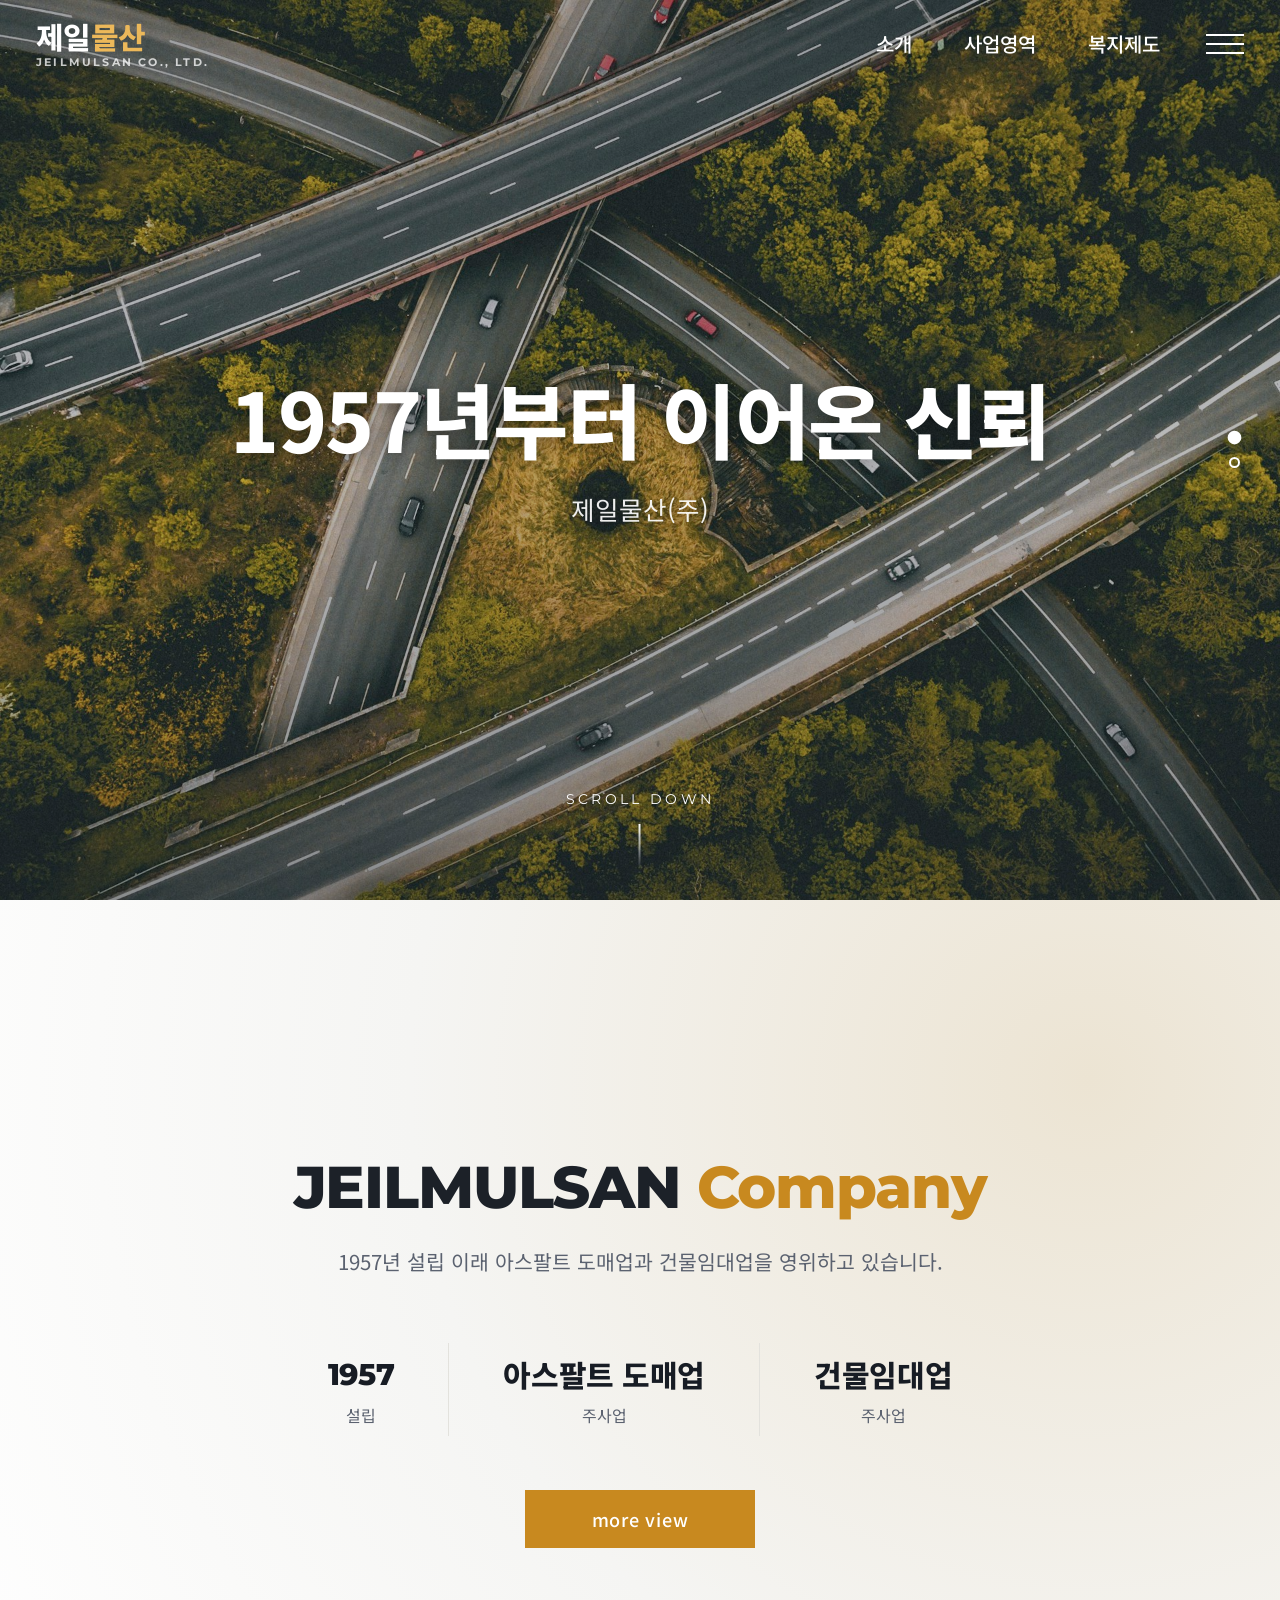
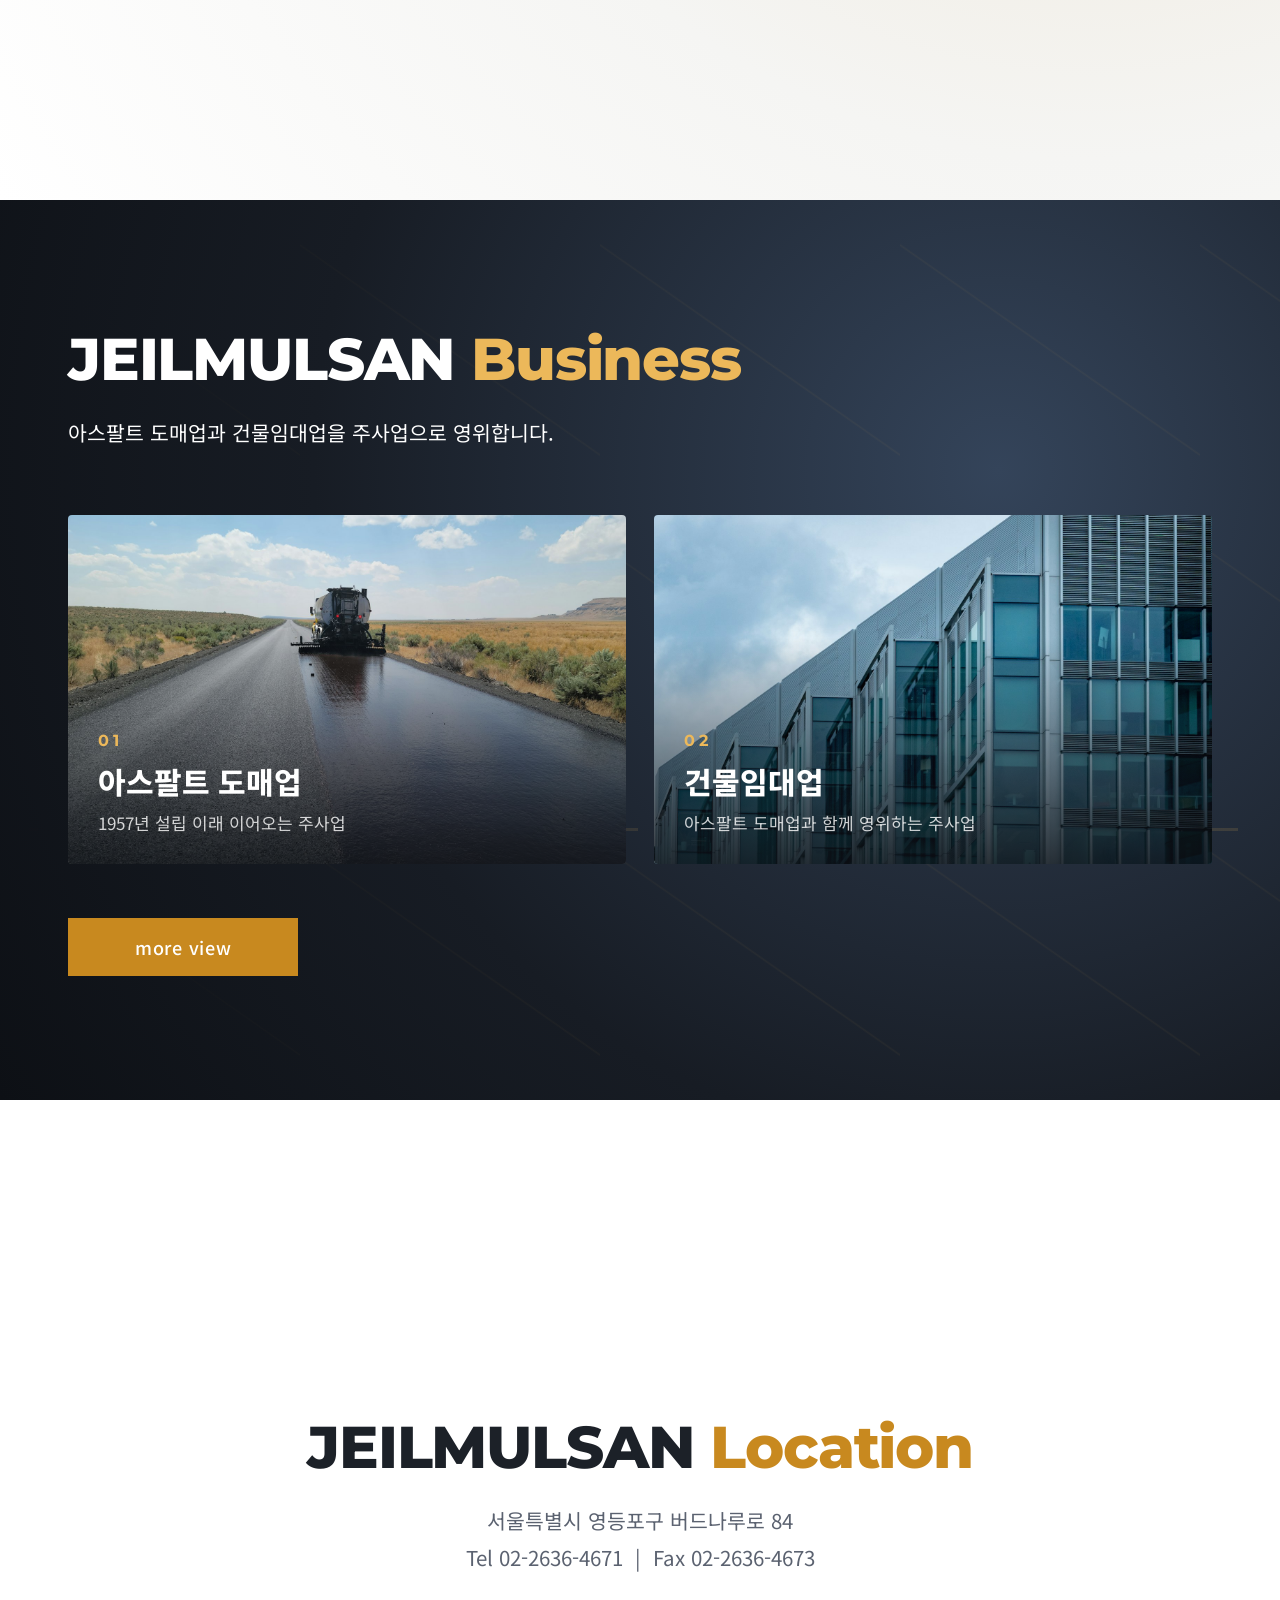
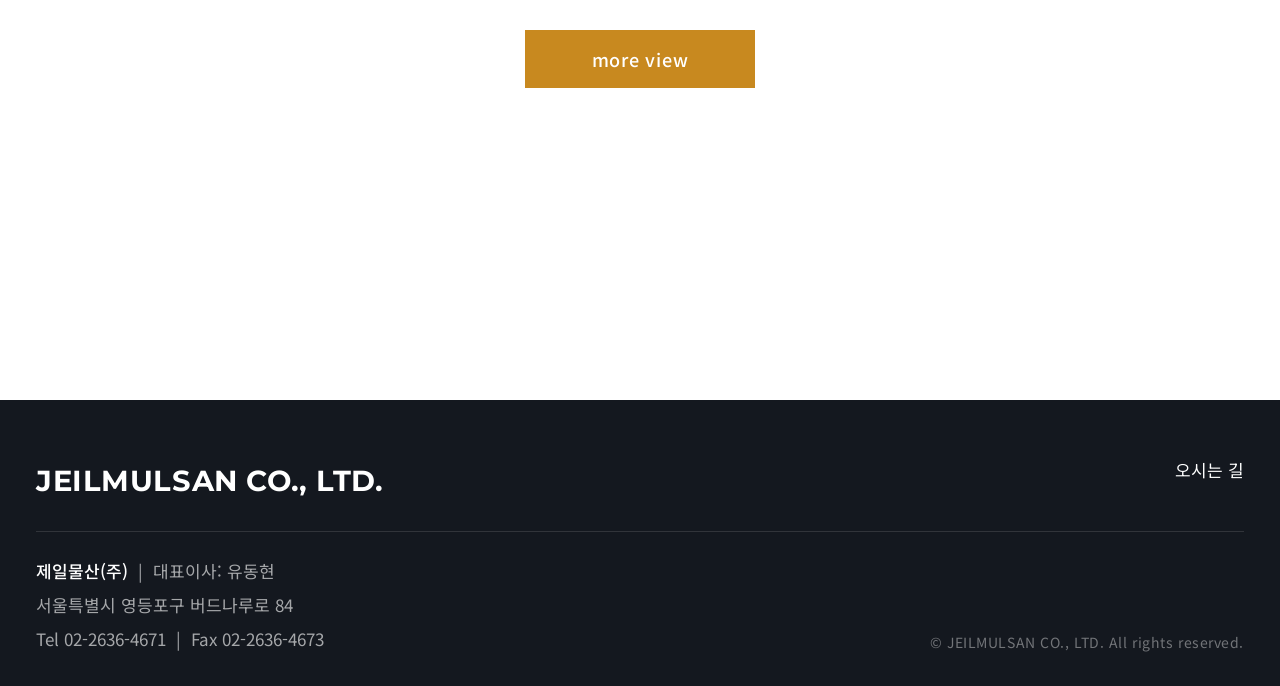
==== index.html @ 37eddedc "히어로 첫 장 교체 — 실제 건물이 아닌 건물 사진 대신 도로 입체 교차로 항공사진 Co-Authored-By: Claude Sonnet 5.5 <noreply@anthropic." ====
<!DOCTYPE html>
<html lang="ko">
<head>
<meta charset="UTF-8">
<meta name="viewport" content="width=device-width, initial-scale=1.0">
<title>제일물산(주)</title>
<meta name="description" content="제일물산(주) - 1957년 설립, 아스팔트 도매업 및 건물임대업">
<link rel="stylesheet" href="https://fonts.googleapis.com/css?family=Noto+Sans+KR:400,500,700,800&family=Montserrat:500,700,800&display=swap">
<link rel="stylesheet" href="css/style.css?v=3">
</head>
<body>
<header class="site-header" id="siteHeader">
  <div class="header-inner">
    <a href="index.html" class="logo" aria-label="제일물산 홈"><span class="logo-wordmark">제일<span>물산</span></span><span class="logo-sub en">JEILMULSAN CO., LTD.</span></a>
    <div class="header-right">
      <nav class="site-nav">
        <a href="about.html">소개</a>
        <a href="business.html">사업영역</a>
        <a href="welfare.html">복지제도</a>
      </nav>
      <button class="menu-btn" id="menuBtn" aria-label="전체 메뉴 열기" aria-expanded="false"><span></span><span></span><span></span></button>
    </div>
  </div>
</header>
<div class="menu-overlay" id="menuOverlay" role="dialog" aria-label="전체 메뉴">
  <button class="menu-close" id="menuClose" aria-label="메뉴 닫기">×</button>
  <nav class="menu-list">
    <a href="about.html"><small>ABOUT</small>소개</a>
    <a href="business.html"><small>BUSINESS</small>사업영역</a>
    <a href="welfare.html"><small>BENEFITS</small>복지제도</a>
  </nav>
  <div class="menu-contact">서울특별시 영등포구 버드나루로 84<br>Tel 02-2636-4671 &nbsp;|&nbsp; Fax 02-2636-4673</div>
</div>

<main>
<section class="hero" id="heroSlider">
  <div class="slide active">
    <div class="slide-bg"><img src="img/hero-road.jpg" alt="고속도로 입체 교차로를 위에서 내려다본 모습"></div>
    <div class="slide-inner"><h2>1957년부터 이어온 신뢰</h2><p>제일물산(주)</p></div>
  </div>
  <div class="slide">
    <div class="slide-bg"><img src="img/stock-asphalt.jpg" alt=""></div>
    <div class="slide-inner"><h2>아스팔트 도매업 · 건물임대업</h2><p>1957년 설립 이래 이어오고 있습니다.</p></div>
  </div>
  <div class="hero-dots"><button class="on" aria-label="1번"></button><button aria-label="2번"></button></div>
  <div class="scroll-down">SCROLL DOWN</div>
</section>

<section class="fs fs-company">
  <div class="fs-inner rv">
    <h2 class="fs-title en">JEILMULSAN <em>Company</em></h2>
    <p class="fs-text">1957년 설립 이래 아스팔트 도매업과 건물임대업을 영위하고 있습니다.</p>
    <div class="facts">
      <div class="fact"><b class="en">1957</b><span>설립</span></div>
      <div class="fact"><b>아스팔트 도매업</b><span>주사업</span></div>
      <div class="fact"><b>건물임대업</b><span>주사업</span></div>
    </div>
    <a class="btn-more" href="about.html">more view</a>
  </div>
</section>

<section class="fs fs-business">
  <div class="fs-inner">
    <div class="rv">
      <h2 class="fs-title en">JEILMULSAN <em>Business</em></h2>
      <p class="fs-text">아스팔트 도매업과 건물임대업을 주사업으로 영위합니다.</p>
    </div>
    <div class="biz-cards">
      <a class="biz-card rv" href="business.html"><img src="img/stock-asphalt.jpg" alt="아스팔트 도로포장"><div class="cap"><small class="en">01</small><h3>아스팔트 도매업</h3><p>1957년 설립 이래 이어오는 주사업</p></div></a>
      <a class="biz-card rv d1" href="business.html"><img src="img/stock-about.jpg" alt="건물 외관"><div class="cap"><small class="en">02</small><h3>건물임대업</h3><p>아스팔트 도매업과 함께 영위하는 주사업</p></div></a>
    </div>
    <a class="btn-more rv" href="business.html">more view</a>
  </div>
</section>

<section class="fs fs-guide">
  <div class="fs-inner rv">
    <h2 class="fs-title en">JEILMULSAN <em>Location</em></h2>
    <p class="fs-text">서울특별시 영등포구 버드나루로 84<br>Tel 02-2636-4671 &nbsp;|&nbsp; Fax 02-2636-4673</p>
    <a class="btn-more" href="about.html#location">more view</a>
  </div>
</section>
</main>
<footer class="site-footer">
  <div class="footer-wrap">
    <div class="footer-top">
      <div class="footer-logo">JEILMULSAN CO., LTD.</div>
      <div class="footer-links"><a href="about.html#location">오시는 길</a></div>
    </div>
    <div class="footer-info">
      <div>
        <strong>제일물산(주)</strong> &nbsp;|&nbsp; 대표이사: 유동현<br>
        서울특별시 영등포구 버드나루로 84<br>
        Tel 02-2636-4671 &nbsp;|&nbsp; Fax 02-2636-4673
      </div>
      <div class="footer-copy">© JEILMULSAN CO., LTD. All rights reserved.</div>
    </div>
  </div>
</footer>
<script src="js/script.js?v=3"></script>
</body>
</html>
---- css/style.css ----
/* 제일물산(주) — 풀스크린 섹션형 레이아웃 (투명 헤더 + 슬라이더 + more view) */
:root {
  --ink: #1c2128;
  --ink-soft: #5b6270;
  --navy: #171c24;
  --navy-2: #222b38;
  --gold: #c8891f;
  --gold-light: #ecb85a;
  --bg: #f5f5f3;
  --line: #e3e2dd;
  --max: 1200px;
}
* { margin: 0; padding: 0; box-sizing: border-box; }
html { scroll-behavior: smooth; }
body { font-size: 18px; font-family: "Noto Sans KR", "Pretendard Variable", Pretendard, -apple-system, sans-serif; color: var(--ink); background: #fff; line-height: 1.7; word-break: keep-all; overflow-wrap: break-word; -webkit-font-smoothing: antialiased; }
img, svg { display: block; max-width: 100%; }
a { color: inherit; text-decoration: none; }
.en { font-family: "Montserrat", "Noto Sans KR", sans-serif; }

/* ---------- Header (투명 → 스크롤 시 흰색) ---------- */
.site-header { position: fixed; inset: 0 0 auto 0; z-index: 100; height: 88px; transition: background .3s ease, box-shadow .3s ease; }
.site-header.scrolled { background: #fff; box-shadow: 0 2px 18px rgba(23,28,36,.1); }
.header-inner { max-width: 1480px; height: 100%; margin: 0 auto; padding: 0 36px; display: flex; align-items: center; justify-content: space-between; }
.logo { display: block; line-height: 1.15; }
.logo-wordmark { display: block; font-size: 30px; font-weight: 800; letter-spacing: -.02em; color: #fff; transition: color .3s; }
.logo-wordmark span { color: var(--gold-light); transition: color .3s; }
.logo-sub { display: block; font-size: 11px; font-weight: 700; letter-spacing: .2em; color: rgba(255,255,255,.75); margin-top: 3px; transition: color .3s; }
.site-header.scrolled .logo-wordmark { color: var(--navy); }
.site-header.scrolled .logo-wordmark span { color: var(--gold); }
.site-header.scrolled .logo-sub { color: var(--ink-soft); }
.header-right { display: flex; align-items: center; gap: 46px; }
.site-nav { display: flex; gap: 52px; }
.site-nav a { color: #fff; font-size: 20px; font-weight: 500; position: relative; padding: 8px 0; transition: color .25s; }
.site-nav a::after { content: ""; position: absolute; left: 0; bottom: 0; width: 0; height: 3px; background: var(--gold-light); transition: width .25s ease; }
.site-nav a:hover::after, .site-nav a.active::after { width: 100%; }
.site-header.scrolled .site-nav a { color: var(--ink); }
.site-header.scrolled .site-nav a::after { background: var(--gold); }
.menu-btn { width: 38px; height: 38px; display: flex; flex-direction: column; justify-content: center; gap: 7px; background: none; border: 0; cursor: pointer; }
.menu-btn span { height: 2px; width: 100%; background: #fff; transition: background .3s; }
.site-header.scrolled .menu-btn span { background: var(--ink); }

/* 전체화면 메뉴 */
.menu-overlay { position: fixed; inset: 0; z-index: 200; background: var(--navy); color: #fff; display: flex; flex-direction: column; justify-content: center; padding: 0 8vw; opacity: 0; visibility: hidden; transition: opacity .35s ease, visibility .35s ease; }
.menu-overlay.open { opacity: 1; visibility: visible; }
.menu-close { position: absolute; top: 26px; right: 36px; width: 44px; height: 44px; background: none; border: 0; color: #fff; font-size: 38px; line-height: 1; cursor: pointer; }
.menu-list a { display: flex; align-items: baseline; gap: 24px; padding: 14px 0; border-bottom: 1px solid rgba(255,255,255,.14); font-size: clamp(30px, 4.6vw, 58px); font-weight: 700; letter-spacing: -.01em; transition: color .2s, padding .25s; }
.menu-list a small { font-family: "Montserrat", sans-serif; font-size: 17px; font-weight: 500; letter-spacing: .24em; color: var(--gold-light); width: 140px; flex: 0 0 auto; }
.menu-list a:hover { color: var(--gold-light); padding-left: 16px; }
.menu-contact { margin-top: 44px; font-size: 19px; color: rgba(255,255,255,.65); line-height: 1.9; }

/* ---------- Hero slider ---------- */
.hero { position: relative; height: 100vh; min-height: 640px; overflow: hidden; background: var(--navy); color: #fff; }
.slide { position: absolute; inset: 0; opacity: 0; transition: opacity 1.1s ease; display: flex; align-items: center; justify-content: center; text-align: center; }
.slide.active { opacity: 1; z-index: 1; }
.slide-bg { position: absolute; inset: 0; overflow: hidden; }
.slide-bg img { width: 100%; height: 100%; object-fit: cover; transform: scale(1.06); transition: transform 8s ease; }
.slide.active .slide-bg img { transform: scale(1); }
.slide-bg::after { content: ""; position: absolute; inset: 0; background: linear-gradient(180deg, rgba(23,28,36,.42) 0%, rgba(23,28,36,.3) 50%, rgba(23,28,36,.5) 100%); }
.slide-inner { position: relative; z-index: 2; padding: 0 24px; max-width: 1000px; transform: translateY(14px); opacity: 0; transition: opacity .9s ease .25s, transform .9s ease .25s; text-shadow: 0 2px 18px rgba(0,0,0,.45); }
.slide.active .slide-inner { opacity: 1; transform: none; }
.slide h2 { font-size: clamp(40px, 6.4vw, 90px); font-weight: 800; letter-spacing: -.02em; line-height: 1.2; }
.slide p { margin-top: 20px; font-size: clamp(20px, 2vw, 28px); font-weight: 400; color: rgba(255,255,255,.92); }
.btn-more { display: inline-block; margin-top: 54px; background: var(--gold); color: #fff; font-size: 18px; font-weight: 500; letter-spacing: .04em; padding: 13px 66px; border: 1px solid var(--gold); transition: background .2s, color .2s, transform .2s; }
.btn-more:hover { background: #fff; color: var(--gold); transform: translateY(-2px); }
.hero-dots { position: absolute; z-index: 5; right: 40px; top: 50%; transform: translateY(-50%); display: flex; flex-direction: column; gap: 14px; }
.hero-dots button { width: 11px; height: 11px; border-radius: 50%; border: 2px solid #fff; background: transparent; cursor: pointer; padding: 0; transition: background .2s, transform .2s; }
.hero-dots button.on { background: #fff; transform: scale(1.25); }
.scroll-down { position: absolute; z-index: 5; left: 50%; bottom: 30px; transform: translateX(-50%); text-align: center; font-family: "Montserrat", sans-serif; font-size: 14px; letter-spacing: .24em; color: #fff; }
.scroll-down::after { content: ""; display: block; width: 2px; height: 46px; margin: 12px auto 0; background: linear-gradient(180deg, #fff, transparent); animation: drop 1.8s ease-in-out infinite; }
@keyframes drop { 0% { transform: scaleY(0); transform-origin: top; } 50% { transform: scaleY(1); transform-origin: top; } 51% { transform-origin: bottom; } 100% { transform: scaleY(0); transform-origin: bottom; } }

/* ---------- Home sections (full screen) ---------- */
.fs { position: relative; min-height: 100vh; display: flex; align-items: center; overflow: hidden; }
.fs-inner { position: relative; z-index: 2; width: 100%; max-width: var(--max); margin: 0 auto; padding: 100px 28px; }
.fs-title { font-size: clamp(34px, 4.6vw, 62px); font-weight: 800; letter-spacing: -.02em; line-height: 1.2; }
.fs-title em { font-style: normal; color: var(--gold-light); }
.fs-text { margin-top: 20px; font-size: clamp(18px, 1.6vw, 24px); line-height: 1.8; }

.fs-company { color: var(--ink); text-align: center; background: radial-gradient(circle at 85% 20%, #ece4d3 0%, var(--bg) 52%, #fff 100%); }
.fs-company .fs-title em { color: var(--gold); }
.fs-company .fs-text { color: var(--ink-soft); }
.facts { display: flex; justify-content: center; gap: 0; margin-top: 64px; flex-wrap: wrap; }
.fact { padding: 6px 54px; border-left: 1px solid var(--line); text-align: center; }
.fact:first-child { border-left: 0; }
.fact b { display: block; font-size: 30px; font-weight: 800; color: var(--navy); letter-spacing: -.01em; }
.fact span { display: block; margin-top: 2px; font-size: 16px; color: var(--ink-soft); }

.fs-business { color: #fff; background: radial-gradient(circle at 78% 30%, #34445a 0%, #171c24 58%, #0d1015 100%); }
.fs-business::before { content: ""; position: absolute; inset: 0; opacity: .5;
  background-image: linear-gradient(90deg, rgba(236,184,90,.28) 0 38px, transparent 38px), linear-gradient(35deg, transparent 49.6%, rgba(236,184,90,.1) 50%, transparent 50.4%);
  background-size: 120px 3px, 300px 300px; background-position: 0 70%, 0 0; background-repeat: repeat-x, repeat;
  mask-image: linear-gradient(90deg, transparent 0%, #000 60%); -webkit-mask-image: linear-gradient(90deg, transparent 0%, #000 60%); }
.biz-cards { display: grid; grid-template-columns: 1fr 1fr; gap: 28px; margin-top: 64px; }
.biz-card { position: relative; display: block; aspect-ratio: 16/10; overflow: hidden; border-radius: 4px; }
.biz-card img { width: 100%; height: 100%; object-fit: cover; transition: transform .7s ease; }
.biz-card:hover img { transform: scale(1.06); }
.biz-card::after { content: ""; position: absolute; inset: 0; background: linear-gradient(180deg, transparent 35%, rgba(13,16,21,.82) 100%); }
.biz-card .cap { position: absolute; z-index: 2; left: 30px; right: 30px; bottom: 26px; }
.biz-card small { font-size: 16px; font-weight: 700; letter-spacing: .24em; color: var(--gold-light); }
.biz-card h3 { font-size: 30px; font-weight: 800; margin-top: 2px; }
.biz-card p { margin-top: 2px; font-size: 17px; color: rgba(255,255,255,.8); }

.fs-guide { background: #fff; text-align: center; }
.fs-guide .fs-title em { color: var(--gold); }
.fs-guide .fs-text { color: var(--ink-soft); }

/* ---------- Sub pages ---------- */
.sub-visual { position: relative; height: 440px; display: flex; align-items: center; justify-content: center; text-align: center; color: #fff; background: var(--navy) center / cover; overflow: hidden; }
.sub-visual::before { content: ""; position: absolute; inset: 0; background: linear-gradient(180deg, rgba(23,28,36,.72) 0%, rgba(23,28,36,.5) 100%); }
.sub-visual .inner { position: relative; z-index: 2; padding: 60px 24px 0; }
.sub-visual h1 { font-size: clamp(38px, 5vw, 66px); font-weight: 800; letter-spacing: -.02em; }
.sub-visual p { margin-top: 14px; font-size: clamp(18px, 1.7vw, 24px); color: rgba(255,255,255,.88); max-width: 720px; margin-left: auto; margin-right: auto; }
.crumb { position: absolute; z-index: 2; left: 0; right: 0; bottom: 22px; font-size: 17px; color: rgba(255,255,255,.7); max-width: 1480px; margin: 0 auto; padding: 0 36px; text-align: right; }
.crumb b { color: #fff; font-weight: 500; }
.wrap { max-width: var(--max); margin: 0 auto; padding: 0 28px; }
.blk { padding: 110px 0; }
.blk-tint { background: var(--bg); }
.blk-head { text-align: center; margin-bottom: 56px; }
.blk-head h2 { font-size: clamp(30px, 3.4vw, 44px); font-weight: 800; letter-spacing: -.02em; }
.blk-head h2::after { content: ""; display: block; width: 46px; height: 4px; background: var(--gold); margin: 20px auto 0; }
.blk-head p { margin: 18px auto 0; max-width: 800px; color: var(--ink-soft); font-size: 21px; }

.overview-table { width: 100%; max-width: 860px; margin: 0 auto; border-collapse: collapse; border-top: 2px solid var(--navy); }
.overview-table th, .overview-table td { padding: 22px 24px; border-bottom: 1px solid var(--line); text-align: left; font-size: 20px; }
.overview-table th { width: 220px; font-weight: 700; color: var(--ink-soft); background: #faf9f6; }

.timeline { max-width: 820px; margin: 0 auto; position: relative; }
.timeline::before { content: ""; position: absolute; left: 190px; top: 8px; bottom: 8px; width: 2px; background: #d8d6cf; }
.timeline-group { display: flex; padding: 22px 0; align-items: flex-start; position: relative; }
.timeline-year { width: 190px; flex: 0 0 190px; text-align: right; padding-right: 46px; font-family: "Montserrat", "Noto Sans KR", sans-serif; font-size: 40px; font-weight: 700; color: var(--ink); line-height: 1.1; }
.timeline-entries { flex: 1 1 0; min-width: 0; display: flex; flex-direction: column; gap: 10px; padding-left: 40px; position: relative; padding-top: 10px; }
.timeline-entries::before { content: ""; position: absolute; left: -11px; top: 16px; width: 14px; height: 14px; border-radius: 50%; background: #fff; border: 4px solid var(--gold); z-index: 2; }
.timeline-entry { display: flex; gap: 20px; align-items: baseline; }
.timeline-month { font-family: "Montserrat", sans-serif; font-size: 18px; font-weight: 700; color: var(--gold); width: 30px; flex: 0 0 30px; }
.timeline-desc { font-size: 20px; color: var(--ink); min-width: 0; overflow-wrap: anywhere; }

.location-panel { max-width: 860px; margin: 0 auto; border: 1px solid var(--line); border-top: 5px solid var(--gold); padding: 40px 38px; background: #fff; border-radius: 4px; }
.loc-label { display: block; font-size: 14px; font-weight: 700; letter-spacing: .14em; color: var(--gold); }
.location-panel p { font-size: 22px; font-weight: 500; color: #333b47; }
.location-map { margin-top: 24px; }
.location-map iframe { width: 100%; height: 340px; border: 0; border-radius: 4px; }
.map-link { display: inline-block; margin-top: 14px; font-size: 17px; font-weight: 700; color: var(--gold); border-bottom: 2px solid currentColor; }

.biz-block { display: grid; grid-template-columns: 1fr 1fr; gap: 70px; align-items: center; }
.biz-block + .biz-block { margin-top: 100px; }
.biz-block + .biz-block .biz-photo { order: 2; }
.biz-photo { aspect-ratio: 4/3; overflow: hidden; border-radius: 4px; }
.biz-photo img { width: 100%; height: 100%; object-fit: cover; transition: transform .6s ease; }
.biz-block:hover .biz-photo img { transform: scale(1.05); }
.biz-no { font-size: 18px; font-weight: 700; letter-spacing: .24em; color: var(--gold); }
.biz-text h3 { margin: 8px 0 20px; font-size: clamp(32px, 3vw, 38px); font-weight: 800; letter-spacing: -.01em; }
.biz-text p { font-size: 20px; color: #3a424f; line-height: 1.95; }

.w-lead { text-align: center; font-size: clamp(20px, 2vw, 26px); font-weight: 500; line-height: 1.8; color: var(--navy); }
.blk-dark { background: radial-gradient(circle at 80% 10%, #34445a 0%, #171c24 60%, #0d1015 100%); }
.wf-grid { display: grid; grid-template-columns: repeat(3, 1fr); gap: 22px; }
.wf { display: flex; align-items: center; gap: 22px; padding: 32px 28px; border: 1px solid rgba(255,255,255,.14); border-top: 3px solid var(--gold); border-radius: 4px; background: rgba(255,255,255,.04); transition: background .25s, transform .25s; }
.wf:hover { background: rgba(255,255,255,.09); transform: translateY(-5px); }
.wf-ic { flex: 0 0 72px; width: 72px; height: 72px; border-radius: 50%; border: 2px solid var(--gold-light); display: grid; place-items: center; color: var(--gold-light); }
.wf-ic svg { width: 36px; height: 36px; fill: none; stroke: currentColor; stroke-width: 2; stroke-linecap: round; stroke-linejoin: round; }
.wf-tx { min-width: 0; }
.wf h3 { font-size: 21px; font-weight: 700; color: #fff; line-height: 1.4; }
.wf p { margin-top: 6px; font-size: 17px; color: rgba(255,255,255,.7); line-height: 1.65; }

/* ---------- Footer ---------- */
.site-footer { background: #14181f; color: rgba(255,255,255,.62); padding: 56px 0 30px; }
.footer-wrap { max-width: 1480px; margin: 0 auto; padding: 0 36px; }
.footer-top { display: flex; justify-content: space-between; align-items: flex-start; gap: 30px; flex-wrap: wrap; padding-bottom: 26px; }
.footer-logo { font-family: "Montserrat", "Noto Sans KR", sans-serif; font-size: 29px; font-weight: 700; color: #fff; letter-spacing: .02em; }
.footer-links { display: flex; gap: 22px; font-size: 17px; }
.footer-links a { color: #fff; }
.footer-links a:hover { color: var(--gold-light); }
.footer-info { font-size: 17px; line-height: 2; padding-top: 22px; border-top: 1px solid rgba(255,255,255,.12); display: flex; justify-content: space-between; gap: 24px; flex-wrap: wrap; }
.footer-info strong { color: #fff; font-weight: 500; }
.footer-copy { font-size: 14px; letter-spacing: .04em; color: rgba(255,255,255,.4); align-self: flex-end; }

/* reveal */
.rv { opacity: 0; transform: translateY(28px); transition: opacity .8s ease, transform .8s ease; }
.rv.in { opacity: 1; transform: none; }
.rv.d1 { transition-delay: .12s; } .rv.d2 { transition-delay: .24s; }

/* ---------- Responsive ---------- */
@media (max-width: 1100px) {
  .wf-grid { grid-template-columns: repeat(2, 1fr); }
  .site-nav { display: none; }
  .header-right { gap: 0; }
}
@media (max-width: 900px) {
  .biz-block, .biz-cards { grid-template-columns: 1fr; gap: 28px; }
  .biz-block + .biz-block .biz-photo { order: 0; }
  .biz-block + .biz-block { margin-top: 64px; }
  .wf-grid { grid-template-columns: 1fr; gap: 14px; }
  .wf { padding: 24px 22px; }
  .facts { margin-top: 40px; }
  .fact { padding: 14px 26px; border-left: 0; width: 100%; }
  .blk { padding: 70px 0; }
  .sub-visual { height: 340px; }
  .timeline::before { left: 110px; }
  .timeline-year { width: 110px; flex-basis: 110px; font-size: 31px; padding-right: 26px; }
  .timeline-entries { padding-left: 26px; }
  .timeline-desc { font-size: 18px; }
  .overview-table th, .overview-table td { padding: 16px 14px; font-size: 18px; }
  .overview-table th { width: 120px; }
  .hero-dots { right: 16px; }
  .header-inner { padding: 0 20px; }
  .logo-wordmark { font-size: 26px; }
  .location-panel { padding: 28px 22px; }
}
@media (prefers-reduced-motion: reduce) { .rv { opacity: 1; transform: none; transition: none; } .slide, .slide-inner, .slide-bg img { transition: none; } .scroll-down::after { animation: none; } html { scroll-behavior: auto; } }
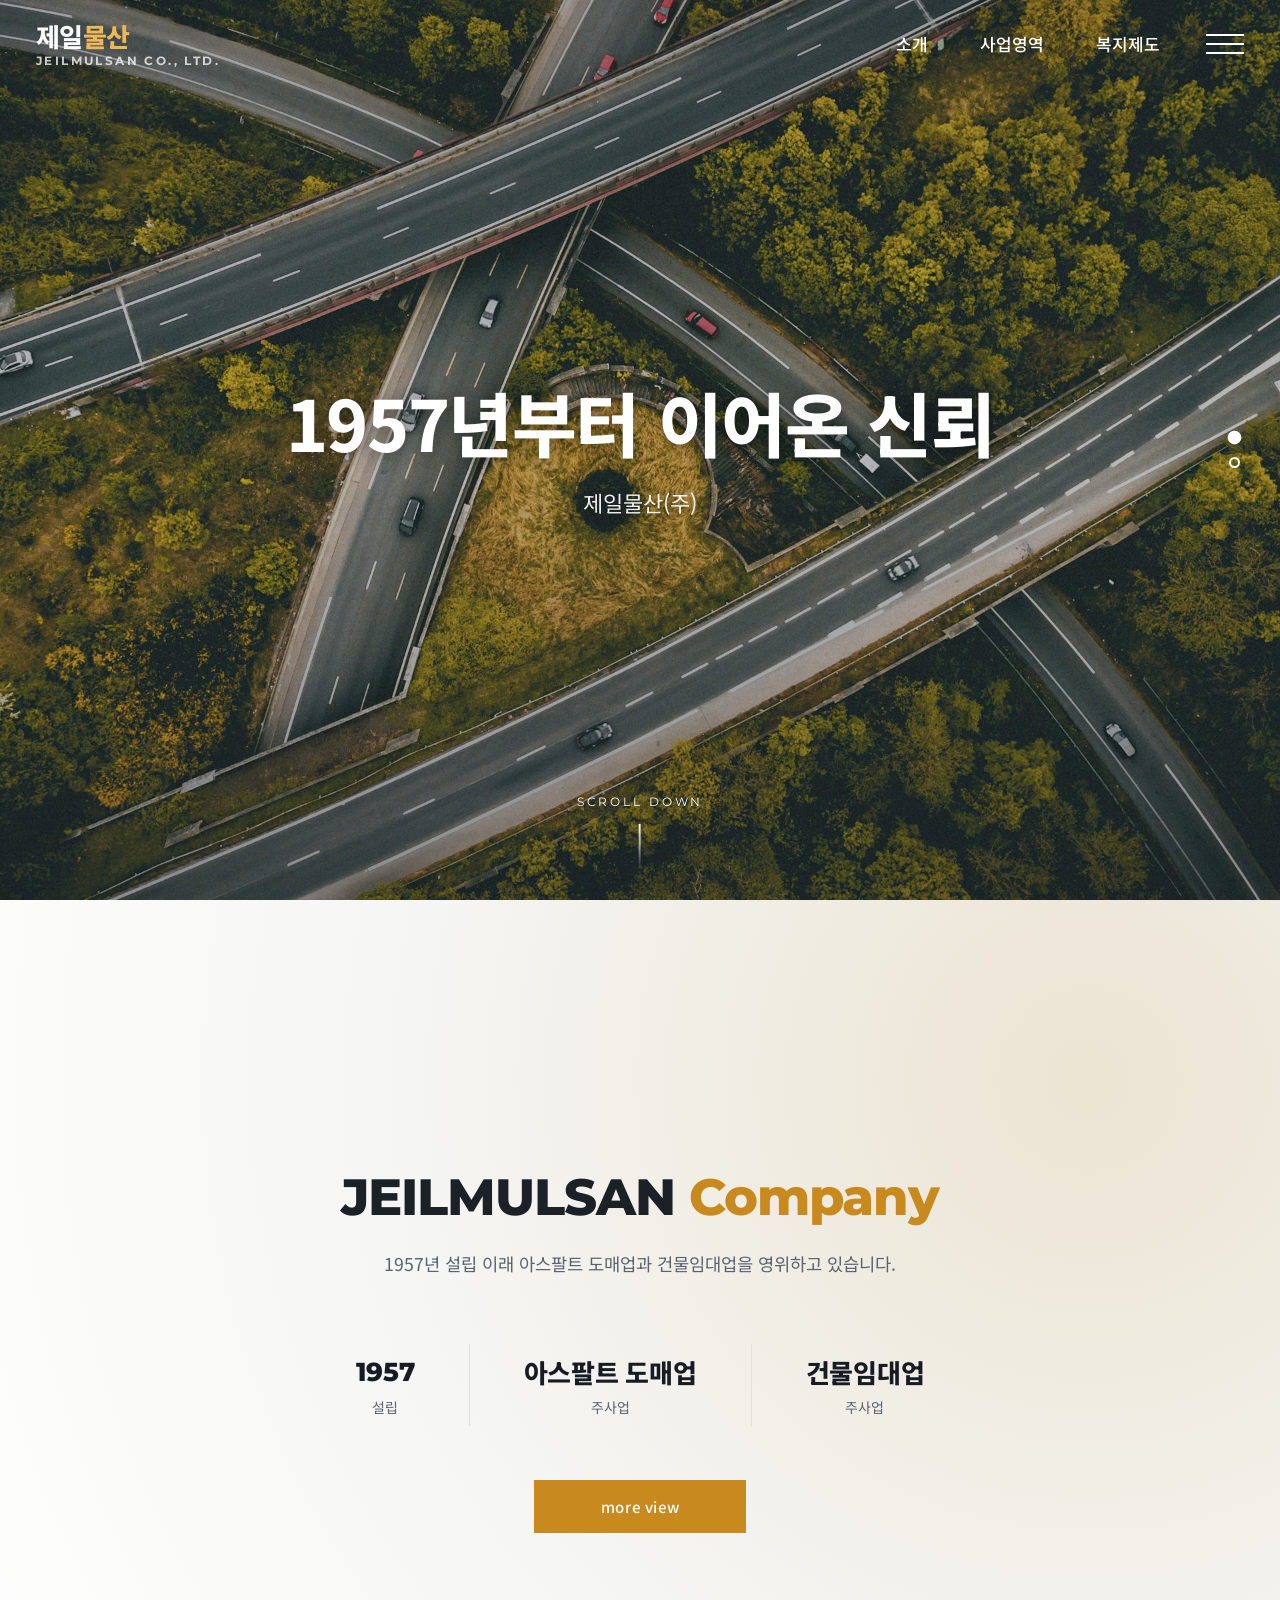
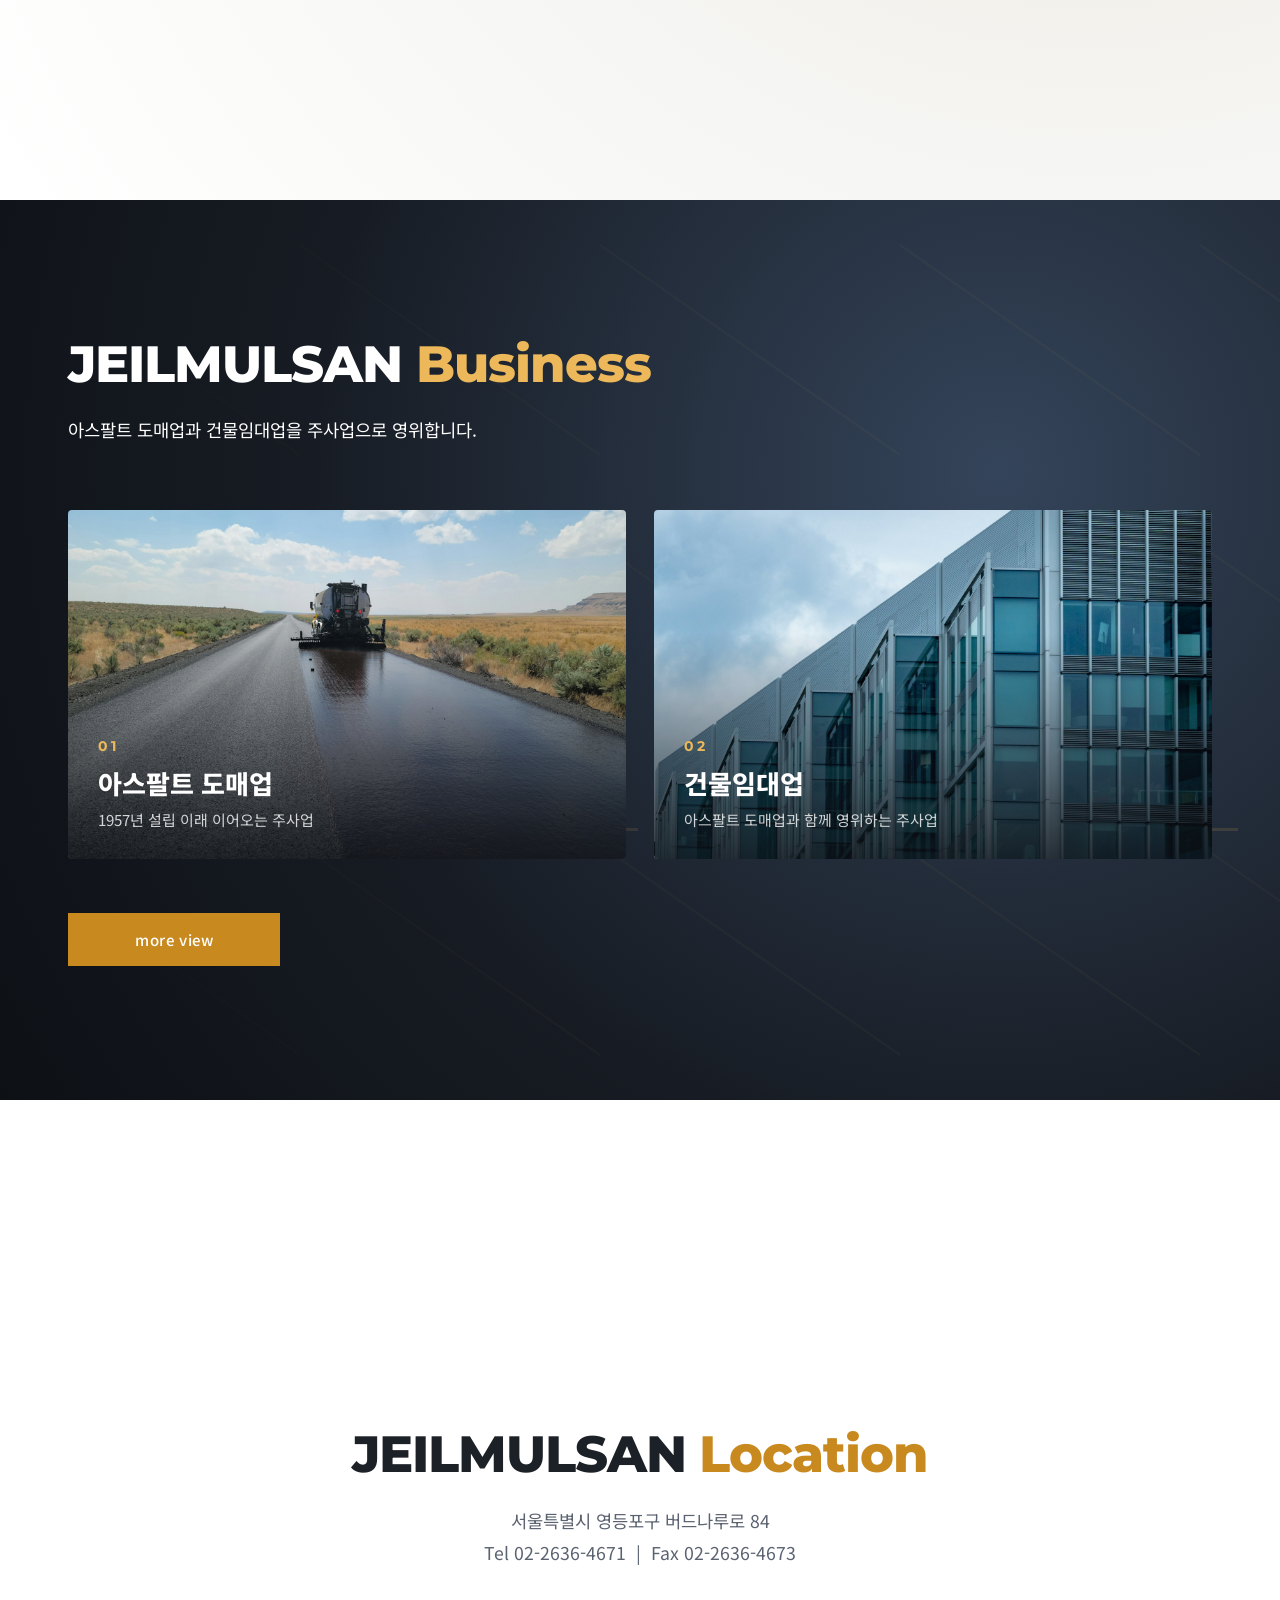
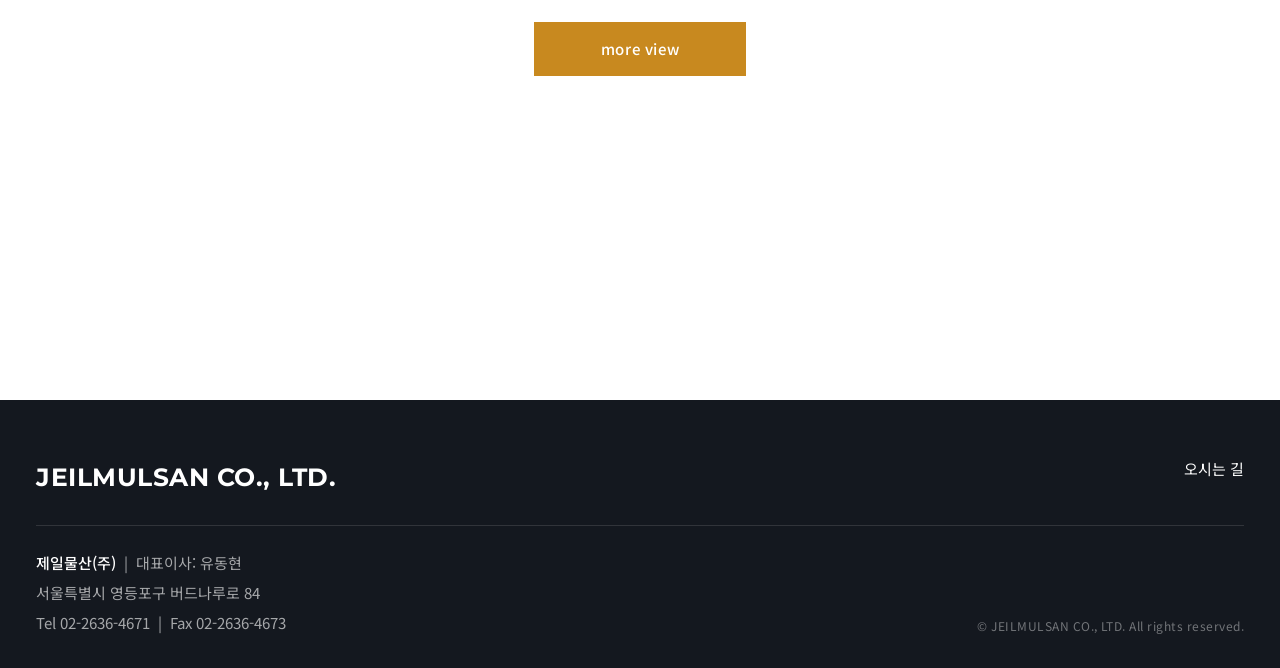
==== commit 31d4c359: "소개·복지제도 상단 배경을 사업영역과 동일한 도로포장 사진으로 교체, 전체 글자 크기 약 14% 축소 Co-Authored-By: Claude Sonnet 5.5 <noreply@" ====
--- a/index.html
+++ b/index.html
@@ -6,7 +6,7 @@
 <title>제일물산(주)</title>
 <meta name="description" content="제일물산(주) - 1957년 설립, 아스팔트 도매업 및 건물임대업">
 <link rel="stylesheet" href="https://fonts.googleapis.com/css?family=Noto+Sans+KR:400,500,700,800&family=Montserrat:500,700,800&display=swap">
-<link rel="stylesheet" href="css/style.css?v=3">
+<link rel="stylesheet" href="css/style.css?v=4">
 </head>
 <body>
 <header class="site-header" id="siteHeader">
@@ -97,6 +97,6 @@
     </div>
   </div>
 </footer>
-<script src="js/script.js?v=3"></script>
+<script src="js/script.js?v=4"></script>
 </body>
 </html>
--- a/css/style.css
+++ b/css/style.css
@@ -12,7 +12,7 @@
 }
 * { margin: 0; padding: 0; box-sizing: border-box; }
 html { scroll-behavior: smooth; }
-body { font-size: 18px; font-family: "Noto Sans KR", "Pretendard Variable", Pretendard, -apple-system, sans-serif; color: var(--ink); background: #fff; line-height: 1.7; word-break: keep-all; overflow-wrap: break-word; -webkit-font-smoothing: antialiased; }
+body { font-size: 16px; font-family: "Noto Sans KR", "Pretendard Variable", Pretendard, -apple-system, sans-serif; color: var(--ink); background: #fff; line-height: 1.7; word-break: keep-all; overflow-wrap: break-word; -webkit-font-smoothing: antialiased; }
 img, svg { display: block; max-width: 100%; }
 a { color: inherit; text-decoration: none; }
 .en { font-family: "Montserrat", "Noto Sans KR", sans-serif; }
@@ -22,15 +22,15 @@
 .site-header.scrolled { background: #fff; box-shadow: 0 2px 18px rgba(23,28,36,.1); }
 .header-inner { max-width: 1480px; height: 100%; margin: 0 auto; padding: 0 36px; display: flex; align-items: center; justify-content: space-between; }
 .logo { display: block; line-height: 1.15; }
-.logo-wordmark { display: block; font-size: 30px; font-weight: 800; letter-spacing: -.02em; color: #fff; transition: color .3s; }
+.logo-wordmark { display: block; font-size: 26px; font-weight: 800; letter-spacing: -.02em; color: #fff; transition: color .3s; }
 .logo-wordmark span { color: var(--gold-light); transition: color .3s; }
-.logo-sub { display: block; font-size: 11px; font-weight: 700; letter-spacing: .2em; color: rgba(255,255,255,.75); margin-top: 3px; transition: color .3s; }
+.logo-sub { display: block; font-size: 12px; font-weight: 700; letter-spacing: .2em; color: rgba(255,255,255,.75); margin-top: 3px; transition: color .3s; }
 .site-header.scrolled .logo-wordmark { color: var(--navy); }
 .site-header.scrolled .logo-wordmark span { color: var(--gold); }
 .site-header.scrolled .logo-sub { color: var(--ink-soft); }
 .header-right { display: flex; align-items: center; gap: 46px; }
 .site-nav { display: flex; gap: 52px; }
-.site-nav a { color: #fff; font-size: 20px; font-weight: 500; position: relative; padding: 8px 0; transition: color .25s; }
+.site-nav a { color: #fff; font-size: 17px; font-weight: 500; position: relative; padding: 8px 0; transition: color .25s; }
 .site-nav a::after { content: ""; position: absolute; left: 0; bottom: 0; width: 0; height: 3px; background: var(--gold-light); transition: width .25s ease; }
 .site-nav a:hover::after, .site-nav a.active::after { width: 100%; }
 .site-header.scrolled .site-nav a { color: var(--ink); }
@@ -42,11 +42,11 @@
 /* 전체화면 메뉴 */
 .menu-overlay { position: fixed; inset: 0; z-index: 200; background: var(--navy); color: #fff; display: flex; flex-direction: column; justify-content: center; padding: 0 8vw; opacity: 0; visibility: hidden; transition: opacity .35s ease, visibility .35s ease; }
 .menu-overlay.open { opacity: 1; visibility: visible; }
-.menu-close { position: absolute; top: 26px; right: 36px; width: 44px; height: 44px; background: none; border: 0; color: #fff; font-size: 38px; line-height: 1; cursor: pointer; }
-.menu-list a { display: flex; align-items: baseline; gap: 24px; padding: 14px 0; border-bottom: 1px solid rgba(255,255,255,.14); font-size: clamp(30px, 4.6vw, 58px); font-weight: 700; letter-spacing: -.01em; transition: color .2s, padding .25s; }
-.menu-list a small { font-family: "Montserrat", sans-serif; font-size: 17px; font-weight: 500; letter-spacing: .24em; color: var(--gold-light); width: 140px; flex: 0 0 auto; }
+.menu-close { position: absolute; top: 26px; right: 36px; width: 44px; height: 44px; background: none; border: 0; color: #fff; font-size: 33px; line-height: 1; cursor: pointer; }
+.menu-list a { display: flex; align-items: baseline; gap: 24px; padding: 14px 0; border-bottom: 1px solid rgba(255,255,255,.14); font-size: clamp(26px, 3.96vw, 50px); font-weight: 700; letter-spacing: -.01em; transition: color .2s, padding .25s; }
+.menu-list a small { font-family: "Montserrat", sans-serif; font-size: 15px; font-weight: 500; letter-spacing: .24em; color: var(--gold-light); width: 140px; flex: 0 0 auto; }
 .menu-list a:hover { color: var(--gold-light); padding-left: 16px; }
-.menu-contact { margin-top: 44px; font-size: 19px; color: rgba(255,255,255,.65); line-height: 1.9; }
+.menu-contact { margin-top: 44px; font-size: 16px; color: rgba(255,255,255,.65); line-height: 1.9; }
 
 /* ---------- Hero slider ---------- */
 .hero { position: relative; height: 100vh; min-height: 640px; overflow: hidden; background: var(--navy); color: #fff; }
@@ -58,23 +58,23 @@
 .slide-bg::after { content: ""; position: absolute; inset: 0; background: linear-gradient(180deg, rgba(23,28,36,.42) 0%, rgba(23,28,36,.3) 50%, rgba(23,28,36,.5) 100%); }
 .slide-inner { position: relative; z-index: 2; padding: 0 24px; max-width: 1000px; transform: translateY(14px); opacity: 0; transition: opacity .9s ease .25s, transform .9s ease .25s; text-shadow: 0 2px 18px rgba(0,0,0,.45); }
 .slide.active .slide-inner { opacity: 1; transform: none; }
-.slide h2 { font-size: clamp(40px, 6.4vw, 90px); font-weight: 800; letter-spacing: -.02em; line-height: 1.2; }
-.slide p { margin-top: 20px; font-size: clamp(20px, 2vw, 28px); font-weight: 400; color: rgba(255,255,255,.92); }
-.btn-more { display: inline-block; margin-top: 54px; background: var(--gold); color: #fff; font-size: 18px; font-weight: 500; letter-spacing: .04em; padding: 13px 66px; border: 1px solid var(--gold); transition: background .2s, color .2s, transform .2s; }
+.slide h2 { font-size: clamp(34px, 5.5vw, 77px); font-weight: 800; letter-spacing: -.02em; line-height: 1.2; }
+.slide p { margin-top: 20px; font-size: clamp(17px, 1.72vw, 24px); font-weight: 400; color: rgba(255,255,255,.92); }
+.btn-more { display: inline-block; margin-top: 54px; background: var(--gold); color: #fff; font-size: 15px; font-weight: 500; letter-spacing: .04em; padding: 13px 66px; border: 1px solid var(--gold); transition: background .2s, color .2s, transform .2s; }
 .btn-more:hover { background: #fff; color: var(--gold); transform: translateY(-2px); }
 .hero-dots { position: absolute; z-index: 5; right: 40px; top: 50%; transform: translateY(-50%); display: flex; flex-direction: column; gap: 14px; }
 .hero-dots button { width: 11px; height: 11px; border-radius: 50%; border: 2px solid #fff; background: transparent; cursor: pointer; padding: 0; transition: background .2s, transform .2s; }
 .hero-dots button.on { background: #fff; transform: scale(1.25); }
-.scroll-down { position: absolute; z-index: 5; left: 50%; bottom: 30px; transform: translateX(-50%); text-align: center; font-family: "Montserrat", sans-serif; font-size: 14px; letter-spacing: .24em; color: #fff; }
+.scroll-down { position: absolute; z-index: 5; left: 50%; bottom: 30px; transform: translateX(-50%); text-align: center; font-family: "Montserrat", sans-serif; font-size: 12px; letter-spacing: .24em; color: #fff; }
 .scroll-down::after { content: ""; display: block; width: 2px; height: 46px; margin: 12px auto 0; background: linear-gradient(180deg, #fff, transparent); animation: drop 1.8s ease-in-out infinite; }
 @keyframes drop { 0% { transform: scaleY(0); transform-origin: top; } 50% { transform: scaleY(1); transform-origin: top; } 51% { transform-origin: bottom; } 100% { transform: scaleY(0); transform-origin: bottom; } }
 
 /* ---------- Home sections (full screen) ---------- */
 .fs { position: relative; min-height: 100vh; display: flex; align-items: center; overflow: hidden; }
 .fs-inner { position: relative; z-index: 2; width: 100%; max-width: var(--max); margin: 0 auto; padding: 100px 28px; }
-.fs-title { font-size: clamp(34px, 4.6vw, 62px); font-weight: 800; letter-spacing: -.02em; line-height: 1.2; }
+.fs-title { font-size: clamp(29px, 3.96vw, 53px); font-weight: 800; letter-spacing: -.02em; line-height: 1.2; }
 .fs-title em { font-style: normal; color: var(--gold-light); }
-.fs-text { margin-top: 20px; font-size: clamp(18px, 1.6vw, 24px); line-height: 1.8; }
+.fs-text { margin-top: 20px; font-size: clamp(15px, 1.38vw, 21px); line-height: 1.8; }
 
 .fs-company { color: var(--ink); text-align: center; background: radial-gradient(circle at 85% 20%, #ece4d3 0%, var(--bg) 52%, #fff 100%); }
 .fs-company .fs-title em { color: var(--gold); }
@@ -82,8 +82,8 @@
 .facts { display: flex; justify-content: center; gap: 0; margin-top: 64px; flex-wrap: wrap; }
 .fact { padding: 6px 54px; border-left: 1px solid var(--line); text-align: center; }
 .fact:first-child { border-left: 0; }
-.fact b { display: block; font-size: 30px; font-weight: 800; color: var(--navy); letter-spacing: -.01em; }
-.fact span { display: block; margin-top: 2px; font-size: 16px; color: var(--ink-soft); }
+.fact b { display: block; font-size: 26px; font-weight: 800; color: var(--navy); letter-spacing: -.01em; }
+.fact span { display: block; margin-top: 2px; font-size: 14px; color: var(--ink-soft); }
 
 .fs-business { color: #fff; background: radial-gradient(circle at 78% 30%, #34445a 0%, #171c24 58%, #0d1015 100%); }
 .fs-business::before { content: ""; position: absolute; inset: 0; opacity: .5;
@@ -96,9 +96,9 @@
 .biz-card:hover img { transform: scale(1.06); }
 .biz-card::after { content: ""; position: absolute; inset: 0; background: linear-gradient(180deg, transparent 35%, rgba(13,16,21,.82) 100%); }
 .biz-card .cap { position: absolute; z-index: 2; left: 30px; right: 30px; bottom: 26px; }
-.biz-card small { font-size: 16px; font-weight: 700; letter-spacing: .24em; color: var(--gold-light); }
-.biz-card h3 { font-size: 30px; font-weight: 800; margin-top: 2px; }
-.biz-card p { margin-top: 2px; font-size: 17px; color: rgba(255,255,255,.8); }
+.biz-card small { font-size: 14px; font-weight: 700; letter-spacing: .24em; color: var(--gold-light); }
+.biz-card h3 { font-size: 26px; font-weight: 800; margin-top: 2px; }
+.biz-card p { margin-top: 2px; font-size: 15px; color: rgba(255,255,255,.8); }
 
 .fs-guide { background: #fff; text-align: center; }
 .fs-guide .fs-title em { color: var(--gold); }
@@ -108,38 +108,38 @@
 .sub-visual { position: relative; height: 440px; display: flex; align-items: center; justify-content: center; text-align: center; color: #fff; background: var(--navy) center / cover; overflow: hidden; }
 .sub-visual::before { content: ""; position: absolute; inset: 0; background: linear-gradient(180deg, rgba(23,28,36,.72) 0%, rgba(23,28,36,.5) 100%); }
 .sub-visual .inner { position: relative; z-index: 2; padding: 60px 24px 0; }
-.sub-visual h1 { font-size: clamp(38px, 5vw, 66px); font-weight: 800; letter-spacing: -.02em; }
-.sub-visual p { margin-top: 14px; font-size: clamp(18px, 1.7vw, 24px); color: rgba(255,255,255,.88); max-width: 720px; margin-left: auto; margin-right: auto; }
-.crumb { position: absolute; z-index: 2; left: 0; right: 0; bottom: 22px; font-size: 17px; color: rgba(255,255,255,.7); max-width: 1480px; margin: 0 auto; padding: 0 36px; text-align: right; }
+.sub-visual h1 { font-size: clamp(33px, 4.3vw, 57px); font-weight: 800; letter-spacing: -.02em; }
+.sub-visual p { margin-top: 14px; font-size: clamp(15px, 1.46vw, 21px); color: rgba(255,255,255,.88); max-width: 720px; margin-left: auto; margin-right: auto; }
+.crumb { position: absolute; z-index: 2; left: 0; right: 0; bottom: 22px; font-size: 15px; color: rgba(255,255,255,.7); max-width: 1480px; margin: 0 auto; padding: 0 36px; text-align: right; }
 .crumb b { color: #fff; font-weight: 500; }
 .wrap { max-width: var(--max); margin: 0 auto; padding: 0 28px; }
 .blk { padding: 110px 0; }
 .blk-tint { background: var(--bg); }
 .blk-head { text-align: center; margin-bottom: 56px; }
-.blk-head h2 { font-size: clamp(30px, 3.4vw, 44px); font-weight: 800; letter-spacing: -.02em; }
+.blk-head h2 { font-size: clamp(26px, 2.92vw, 38px); font-weight: 800; letter-spacing: -.02em; }
 .blk-head h2::after { content: ""; display: block; width: 46px; height: 4px; background: var(--gold); margin: 20px auto 0; }
-.blk-head p { margin: 18px auto 0; max-width: 800px; color: var(--ink-soft); font-size: 21px; }
+.blk-head p { margin: 18px auto 0; max-width: 800px; color: var(--ink-soft); font-size: 18px; }
 
 .overview-table { width: 100%; max-width: 860px; margin: 0 auto; border-collapse: collapse; border-top: 2px solid var(--navy); }
-.overview-table th, .overview-table td { padding: 22px 24px; border-bottom: 1px solid var(--line); text-align: left; font-size: 20px; }
+.overview-table th, .overview-table td { padding: 22px 24px; border-bottom: 1px solid var(--line); text-align: left; font-size: 17px; }
 .overview-table th { width: 220px; font-weight: 700; color: var(--ink-soft); background: #faf9f6; }
 
 .timeline { max-width: 820px; margin: 0 auto; position: relative; }
 .timeline::before { content: ""; position: absolute; left: 190px; top: 8px; bottom: 8px; width: 2px; background: #d8d6cf; }
 .timeline-group { display: flex; padding: 22px 0; align-items: flex-start; position: relative; }
-.timeline-year { width: 190px; flex: 0 0 190px; text-align: right; padding-right: 46px; font-family: "Montserrat", "Noto Sans KR", sans-serif; font-size: 40px; font-weight: 700; color: var(--ink); line-height: 1.1; }
+.timeline-year { width: 190px; flex: 0 0 190px; text-align: right; padding-right: 46px; font-family: "Montserrat", "Noto Sans KR", sans-serif; font-size: 34px; font-weight: 700; color: var(--ink); line-height: 1.1; }
 .timeline-entries { flex: 1 1 0; min-width: 0; display: flex; flex-direction: column; gap: 10px; padding-left: 40px; position: relative; padding-top: 10px; }
 .timeline-entries::before { content: ""; position: absolute; left: -11px; top: 16px; width: 14px; height: 14px; border-radius: 50%; background: #fff; border: 4px solid var(--gold); z-index: 2; }
 .timeline-entry { display: flex; gap: 20px; align-items: baseline; }
-.timeline-month { font-family: "Montserrat", sans-serif; font-size: 18px; font-weight: 700; color: var(--gold); width: 30px; flex: 0 0 30px; }
-.timeline-desc { font-size: 20px; color: var(--ink); min-width: 0; overflow-wrap: anywhere; }
+.timeline-month { font-family: "Montserrat", sans-serif; font-size: 15px; font-weight: 700; color: var(--gold); width: 30px; flex: 0 0 30px; }
+.timeline-desc { font-size: 17px; color: var(--ink); min-width: 0; overflow-wrap: anywhere; }
 
 .location-panel { max-width: 860px; margin: 0 auto; border: 1px solid var(--line); border-top: 5px solid var(--gold); padding: 40px 38px; background: #fff; border-radius: 4px; }
-.loc-label { display: block; font-size: 14px; font-weight: 700; letter-spacing: .14em; color: var(--gold); }
-.location-panel p { font-size: 22px; font-weight: 500; color: #333b47; }
+.loc-label { display: block; font-size: 12px; font-weight: 700; letter-spacing: .14em; color: var(--gold); }
+.location-panel p { font-size: 19px; font-weight: 500; color: #333b47; }
 .location-map { margin-top: 24px; }
 .location-map iframe { width: 100%; height: 340px; border: 0; border-radius: 4px; }
-.map-link { display: inline-block; margin-top: 14px; font-size: 17px; font-weight: 700; color: var(--gold); border-bottom: 2px solid currentColor; }
+.map-link { display: inline-block; margin-top: 14px; font-size: 15px; font-weight: 700; color: var(--gold); border-bottom: 2px solid currentColor; }
 
 .biz-block { display: grid; grid-template-columns: 1fr 1fr; gap: 70px; align-items: center; }
 .biz-block + .biz-block { margin-top: 100px; }
@@ -147,11 +147,11 @@
 .biz-photo { aspect-ratio: 4/3; overflow: hidden; border-radius: 4px; }
 .biz-photo img { width: 100%; height: 100%; object-fit: cover; transition: transform .6s ease; }
 .biz-block:hover .biz-photo img { transform: scale(1.05); }
-.biz-no { font-size: 18px; font-weight: 700; letter-spacing: .24em; color: var(--gold); }
-.biz-text h3 { margin: 8px 0 20px; font-size: clamp(32px, 3vw, 38px); font-weight: 800; letter-spacing: -.01em; }
-.biz-text p { font-size: 20px; color: #3a424f; line-height: 1.95; }
-
-.w-lead { text-align: center; font-size: clamp(20px, 2vw, 26px); font-weight: 500; line-height: 1.8; color: var(--navy); }
+.biz-no { font-size: 15px; font-weight: 700; letter-spacing: .24em; color: var(--gold); }
+.biz-text h3 { margin: 8px 0 20px; font-size: clamp(28px, 2.58vw, 33px); font-weight: 800; letter-spacing: -.01em; }
+.biz-text p { font-size: 17px; color: #3a424f; line-height: 1.95; }
+
+.w-lead { text-align: center; font-size: clamp(17px, 1.72vw, 22px); font-weight: 500; line-height: 1.8; color: var(--navy); }
 .blk-dark { background: radial-gradient(circle at 80% 10%, #34445a 0%, #171c24 60%, #0d1015 100%); }
 .wf-grid { display: grid; grid-template-columns: repeat(3, 1fr); gap: 22px; }
 .wf { display: flex; align-items: center; gap: 22px; padding: 32px 28px; border: 1px solid rgba(255,255,255,.14); border-top: 3px solid var(--gold); border-radius: 4px; background: rgba(255,255,255,.04); transition: background .25s, transform .25s; }
@@ -159,20 +159,20 @@
 .wf-ic { flex: 0 0 72px; width: 72px; height: 72px; border-radius: 50%; border: 2px solid var(--gold-light); display: grid; place-items: center; color: var(--gold-light); }
 .wf-ic svg { width: 36px; height: 36px; fill: none; stroke: currentColor; stroke-width: 2; stroke-linecap: round; stroke-linejoin: round; }
 .wf-tx { min-width: 0; }
-.wf h3 { font-size: 21px; font-weight: 700; color: #fff; line-height: 1.4; }
-.wf p { margin-top: 6px; font-size: 17px; color: rgba(255,255,255,.7); line-height: 1.65; }
+.wf h3 { font-size: 18px; font-weight: 700; color: #fff; line-height: 1.4; }
+.wf p { margin-top: 6px; font-size: 15px; color: rgba(255,255,255,.7); line-height: 1.65; }
 
 /* ---------- Footer ---------- */
 .site-footer { background: #14181f; color: rgba(255,255,255,.62); padding: 56px 0 30px; }
 .footer-wrap { max-width: 1480px; margin: 0 auto; padding: 0 36px; }
 .footer-top { display: flex; justify-content: space-between; align-items: flex-start; gap: 30px; flex-wrap: wrap; padding-bottom: 26px; }
-.footer-logo { font-family: "Montserrat", "Noto Sans KR", sans-serif; font-size: 29px; font-weight: 700; color: #fff; letter-spacing: .02em; }
-.footer-links { display: flex; gap: 22px; font-size: 17px; }
+.footer-logo { font-family: "Montserrat", "Noto Sans KR", sans-serif; font-size: 25px; font-weight: 700; color: #fff; letter-spacing: .02em; }
+.footer-links { display: flex; gap: 22px; font-size: 15px; }
 .footer-links a { color: #fff; }
 .footer-links a:hover { color: var(--gold-light); }
-.footer-info { font-size: 17px; line-height: 2; padding-top: 22px; border-top: 1px solid rgba(255,255,255,.12); display: flex; justify-content: space-between; gap: 24px; flex-wrap: wrap; }
+.footer-info { font-size: 15px; line-height: 2; padding-top: 22px; border-top: 1px solid rgba(255,255,255,.12); display: flex; justify-content: space-between; gap: 24px; flex-wrap: wrap; }
 .footer-info strong { color: #fff; font-weight: 500; }
-.footer-copy { font-size: 14px; letter-spacing: .04em; color: rgba(255,255,255,.4); align-self: flex-end; }
+.footer-copy { font-size: 12px; letter-spacing: .04em; color: rgba(255,255,255,.4); align-self: flex-end; }
 
 /* reveal */
 .rv { opacity: 0; transform: translateY(28px); transition: opacity .8s ease, transform .8s ease; }
@@ -196,14 +196,14 @@
   .blk { padding: 70px 0; }
   .sub-visual { height: 340px; }
   .timeline::before { left: 110px; }
-  .timeline-year { width: 110px; flex-basis: 110px; font-size: 31px; padding-right: 26px; }
+  .timeline-year { width: 110px; flex-basis: 110px; font-size: 27px; padding-right: 26px; }
   .timeline-entries { padding-left: 26px; }
-  .timeline-desc { font-size: 18px; }
-  .overview-table th, .overview-table td { padding: 16px 14px; font-size: 18px; }
+  .timeline-desc { font-size: 15px; }
+  .overview-table th, .overview-table td { padding: 16px 14px; font-size: 15px; }
   .overview-table th { width: 120px; }
   .hero-dots { right: 16px; }
   .header-inner { padding: 0 20px; }
-  .logo-wordmark { font-size: 26px; }
+  .logo-wordmark { font-size: 22px; }
   .location-panel { padding: 28px 22px; }
 }
 @media (prefers-reduced-motion: reduce) { .rv { opacity: 1; transform: none; transition: none; } .slide, .slide-inner, .slide-bg img { transition: none; } .scroll-down::after { animation: none; } html { scroll-behavior: auto; } }
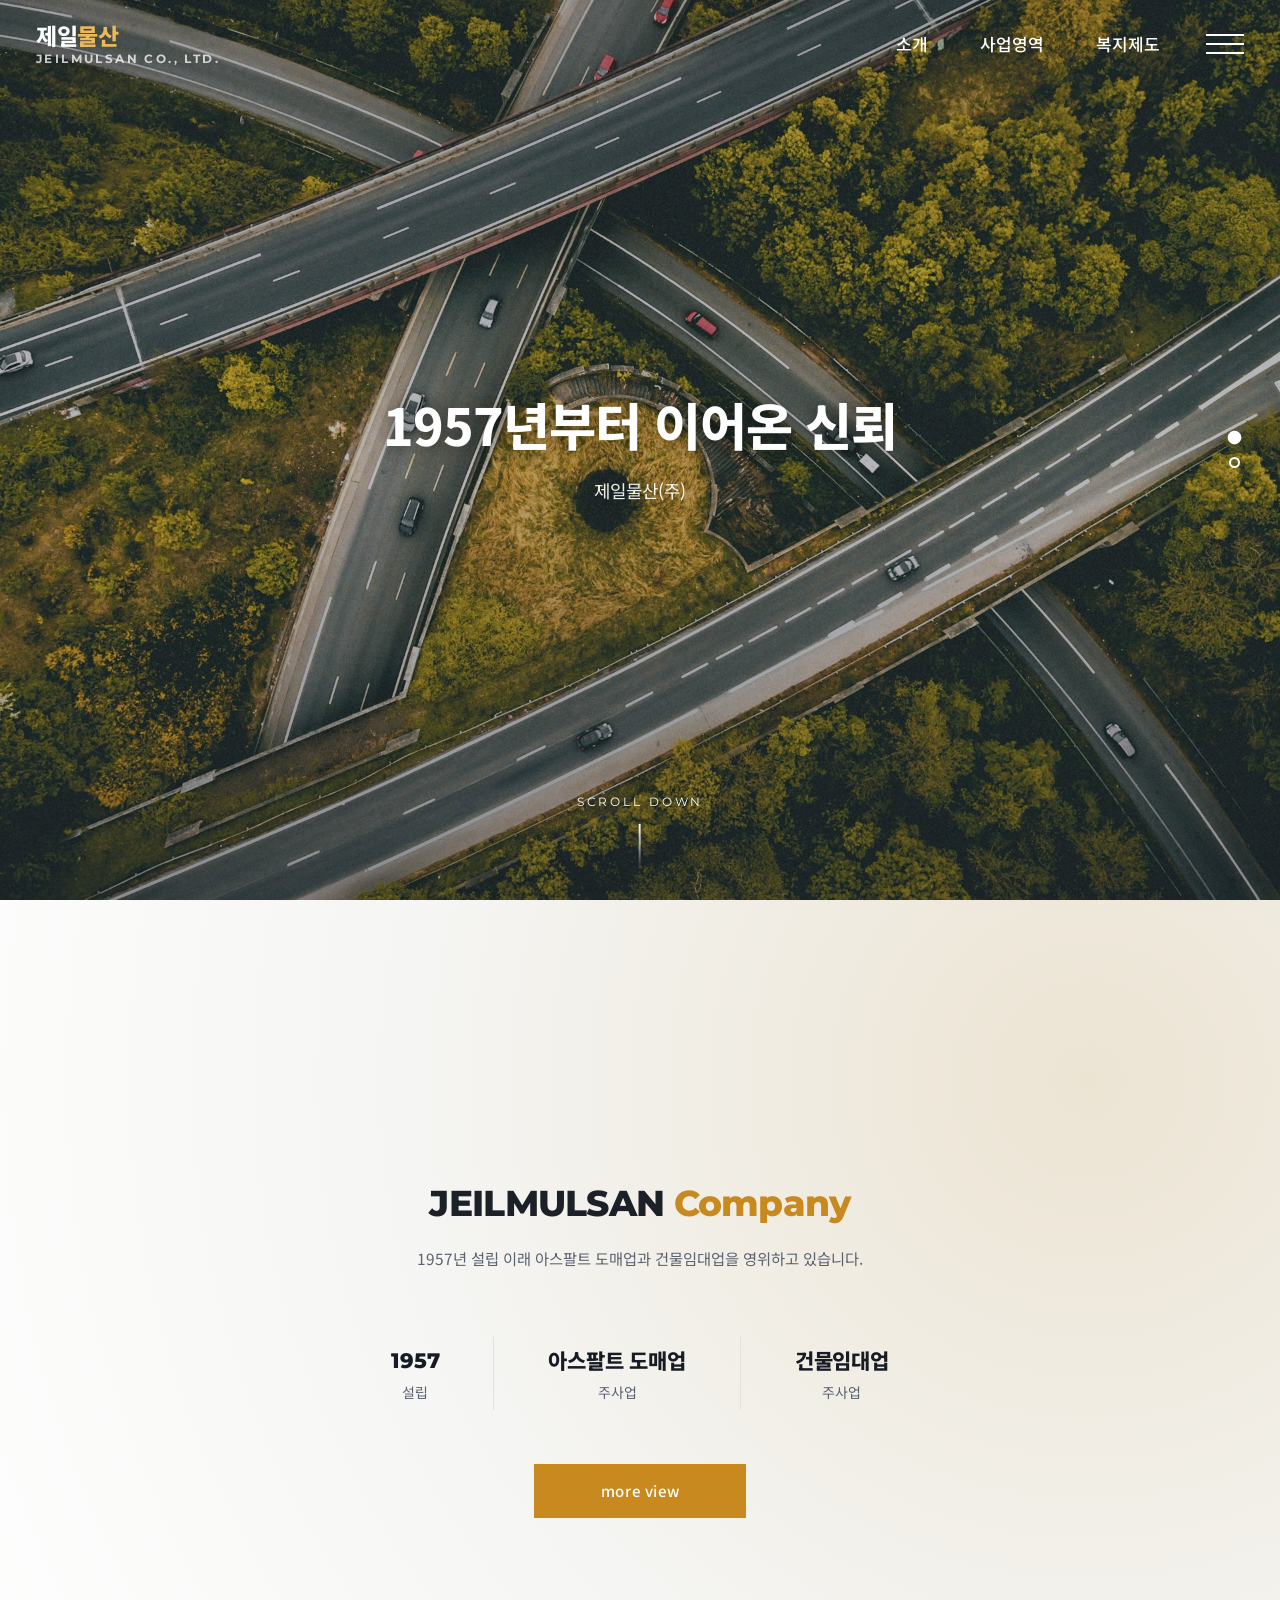
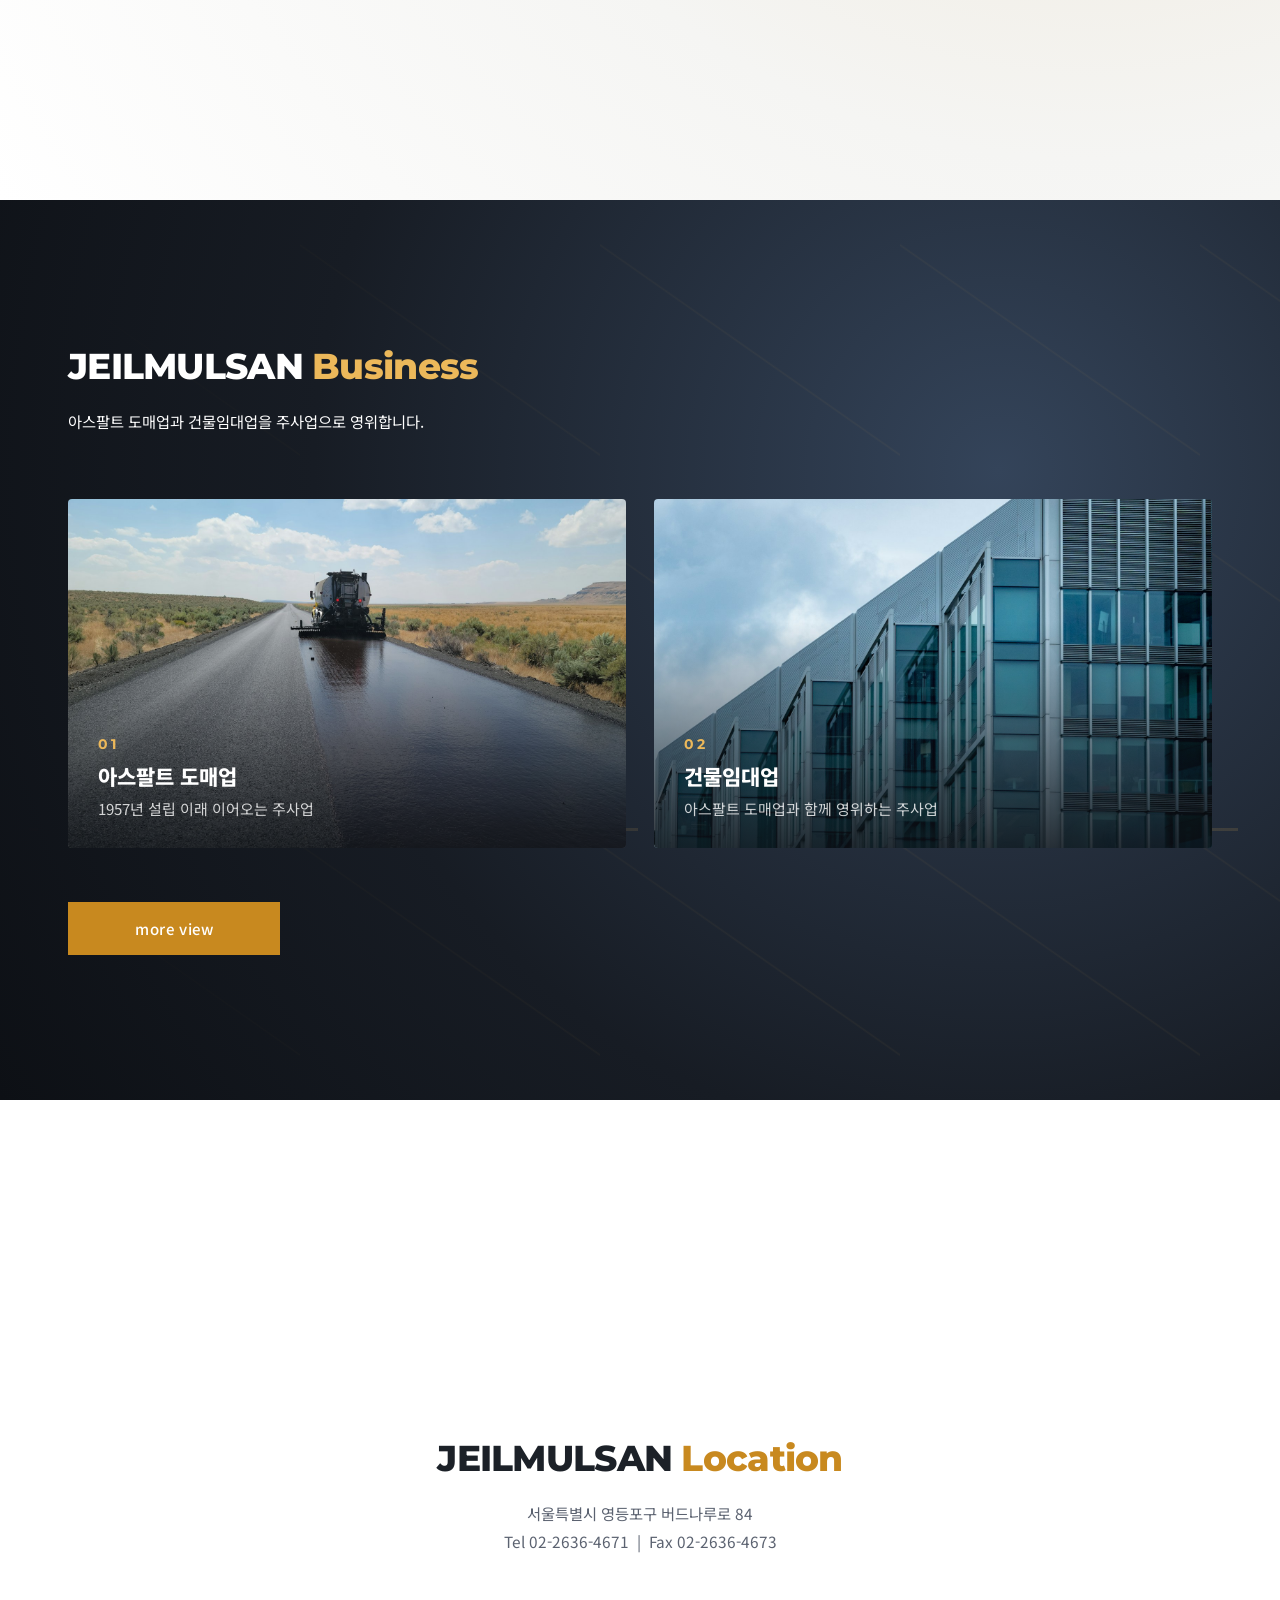
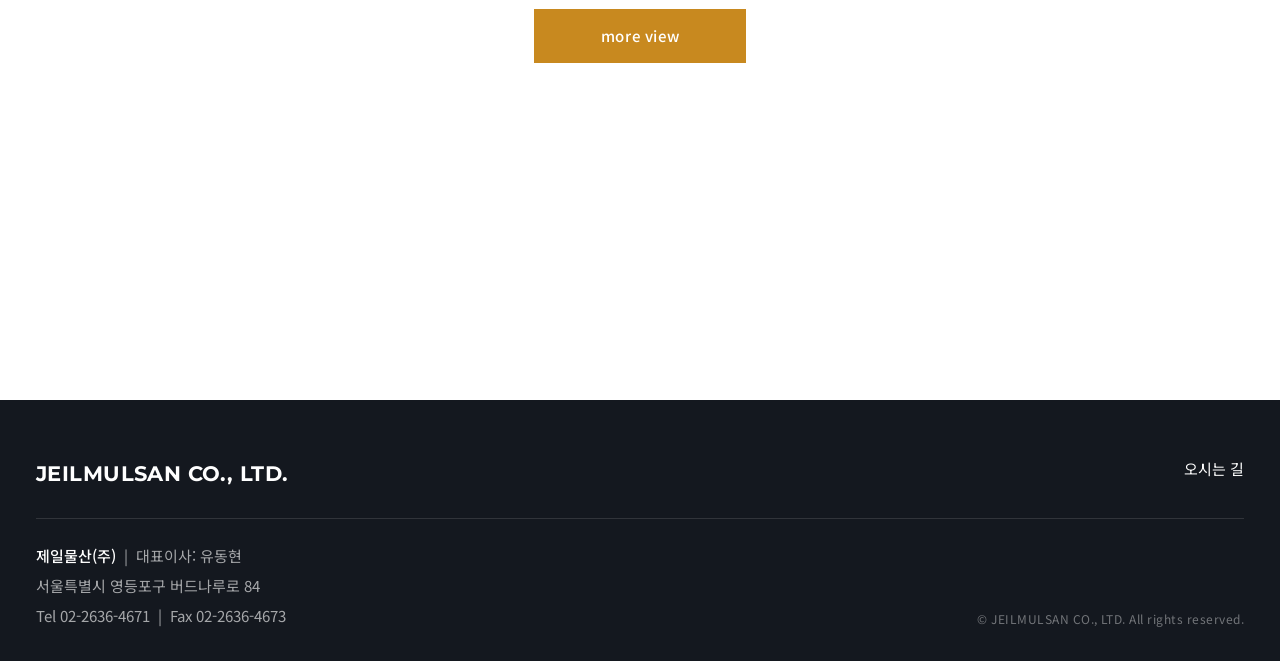
==== commit 6eff9b59: "제목 글자 크기 추가 축소 — 히어로·섹션·서브배너 제목 약 25~30% 감소 Co-Authored-By: Claude Sonnet 5.5 <noreply@anthropic.com" ====
--- a/index.html
+++ b/index.html
@@ -6,7 +6,7 @@
 <title>제일물산(주)</title>
 <meta name="description" content="제일물산(주) - 1957년 설립, 아스팔트 도매업 및 건물임대업">
 <link rel="stylesheet" href="https://fonts.googleapis.com/css?family=Noto+Sans+KR:400,500,700,800&family=Montserrat:500,700,800&display=swap">
-<link rel="stylesheet" href="css/style.css?v=4">
+<link rel="stylesheet" href="css/style.css?v=5">
 </head>
 <body>
 <header class="site-header" id="siteHeader">
@@ -97,6 +97,6 @@
     </div>
   </div>
 </footer>
-<script src="js/script.js?v=4"></script>
+<script src="js/script.js?v=5"></script>
 </body>
 </html>
--- a/css/style.css
+++ b/css/style.css
@@ -22,7 +22,7 @@
 .site-header.scrolled { background: #fff; box-shadow: 0 2px 18px rgba(23,28,36,.1); }
 .header-inner { max-width: 1480px; height: 100%; margin: 0 auto; padding: 0 36px; display: flex; align-items: center; justify-content: space-between; }
 .logo { display: block; line-height: 1.15; }
-.logo-wordmark { display: block; font-size: 26px; font-weight: 800; letter-spacing: -.02em; color: #fff; transition: color .3s; }
+.logo-wordmark { display: block; font-size: 23px; font-weight: 800; letter-spacing: -.02em; color: #fff; transition: color .3s; }
 .logo-wordmark span { color: var(--gold-light); transition: color .3s; }
 .logo-sub { display: block; font-size: 12px; font-weight: 700; letter-spacing: .2em; color: rgba(255,255,255,.75); margin-top: 3px; transition: color .3s; }
 .site-header.scrolled .logo-wordmark { color: var(--navy); }
@@ -43,7 +43,7 @@
 .menu-overlay { position: fixed; inset: 0; z-index: 200; background: var(--navy); color: #fff; display: flex; flex-direction: column; justify-content: center; padding: 0 8vw; opacity: 0; visibility: hidden; transition: opacity .35s ease, visibility .35s ease; }
 .menu-overlay.open { opacity: 1; visibility: visible; }
 .menu-close { position: absolute; top: 26px; right: 36px; width: 44px; height: 44px; background: none; border: 0; color: #fff; font-size: 33px; line-height: 1; cursor: pointer; }
-.menu-list a { display: flex; align-items: baseline; gap: 24px; padding: 14px 0; border-bottom: 1px solid rgba(255,255,255,.14); font-size: clamp(26px, 3.96vw, 50px); font-weight: 700; letter-spacing: -.01em; transition: color .2s, padding .25s; }
+.menu-list a { display: flex; align-items: baseline; gap: 24px; padding: 14px 0; border-bottom: 1px solid rgba(255,255,255,.14); font-size: clamp(22px, 3vw, 38px); font-weight: 700; letter-spacing: -.01em; transition: color .2s, padding .25s; }
 .menu-list a small { font-family: "Montserrat", sans-serif; font-size: 15px; font-weight: 500; letter-spacing: .24em; color: var(--gold-light); width: 140px; flex: 0 0 auto; }
 .menu-list a:hover { color: var(--gold-light); padding-left: 16px; }
 .menu-contact { margin-top: 44px; font-size: 16px; color: rgba(255,255,255,.65); line-height: 1.9; }
@@ -58,8 +58,8 @@
 .slide-bg::after { content: ""; position: absolute; inset: 0; background: linear-gradient(180deg, rgba(23,28,36,.42) 0%, rgba(23,28,36,.3) 50%, rgba(23,28,36,.5) 100%); }
 .slide-inner { position: relative; z-index: 2; padding: 0 24px; max-width: 1000px; transform: translateY(14px); opacity: 0; transition: opacity .9s ease .25s, transform .9s ease .25s; text-shadow: 0 2px 18px rgba(0,0,0,.45); }
 .slide.active .slide-inner { opacity: 1; transform: none; }
-.slide h2 { font-size: clamp(34px, 5.5vw, 77px); font-weight: 800; letter-spacing: -.02em; line-height: 1.2; }
-.slide p { margin-top: 20px; font-size: clamp(17px, 1.72vw, 24px); font-weight: 400; color: rgba(255,255,255,.92); }
+.slide h2 { font-size: clamp(28px, 4vw, 54px); font-weight: 800; letter-spacing: -.02em; line-height: 1.2; }
+.slide p { margin-top: 20px; font-size: clamp(15px, 1.4vw, 19px); font-weight: 400; color: rgba(255,255,255,.92); }
 .btn-more { display: inline-block; margin-top: 54px; background: var(--gold); color: #fff; font-size: 15px; font-weight: 500; letter-spacing: .04em; padding: 13px 66px; border: 1px solid var(--gold); transition: background .2s, color .2s, transform .2s; }
 .btn-more:hover { background: #fff; color: var(--gold); transform: translateY(-2px); }
 .hero-dots { position: absolute; z-index: 5; right: 40px; top: 50%; transform: translateY(-50%); display: flex; flex-direction: column; gap: 14px; }
@@ -72,9 +72,9 @@
 /* ---------- Home sections (full screen) ---------- */
 .fs { position: relative; min-height: 100vh; display: flex; align-items: center; overflow: hidden; }
 .fs-inner { position: relative; z-index: 2; width: 100%; max-width: var(--max); margin: 0 auto; padding: 100px 28px; }
-.fs-title { font-size: clamp(29px, 3.96vw, 53px); font-weight: 800; letter-spacing: -.02em; line-height: 1.2; }
+.fs-title { font-size: clamp(24px, 2.8vw, 36px); font-weight: 800; letter-spacing: -.02em; line-height: 1.2; }
 .fs-title em { font-style: normal; color: var(--gold-light); }
-.fs-text { margin-top: 20px; font-size: clamp(15px, 1.38vw, 21px); line-height: 1.8; }
+.fs-text { margin-top: 20px; font-size: clamp(14px, 1.2vw, 17px); line-height: 1.8; }
 
 .fs-company { color: var(--ink); text-align: center; background: radial-gradient(circle at 85% 20%, #ece4d3 0%, var(--bg) 52%, #fff 100%); }
 .fs-company .fs-title em { color: var(--gold); }
@@ -82,7 +82,7 @@
 .facts { display: flex; justify-content: center; gap: 0; margin-top: 64px; flex-wrap: wrap; }
 .fact { padding: 6px 54px; border-left: 1px solid var(--line); text-align: center; }
 .fact:first-child { border-left: 0; }
-.fact b { display: block; font-size: 26px; font-weight: 800; color: var(--navy); letter-spacing: -.01em; }
+.fact b { display: block; font-size: 21px; font-weight: 800; color: var(--navy); letter-spacing: -.01em; }
 .fact span { display: block; margin-top: 2px; font-size: 14px; color: var(--ink-soft); }
 
 .fs-business { color: #fff; background: radial-gradient(circle at 78% 30%, #34445a 0%, #171c24 58%, #0d1015 100%); }
@@ -97,7 +97,7 @@
 .biz-card::after { content: ""; position: absolute; inset: 0; background: linear-gradient(180deg, transparent 35%, rgba(13,16,21,.82) 100%); }
 .biz-card .cap { position: absolute; z-index: 2; left: 30px; right: 30px; bottom: 26px; }
 .biz-card small { font-size: 14px; font-weight: 700; letter-spacing: .24em; color: var(--gold-light); }
-.biz-card h3 { font-size: 26px; font-weight: 800; margin-top: 2px; }
+.biz-card h3 { font-size: 21px; font-weight: 800; margin-top: 2px; }
 .biz-card p { margin-top: 2px; font-size: 15px; color: rgba(255,255,255,.8); }
 
 .fs-guide { background: #fff; text-align: center; }
@@ -108,15 +108,15 @@
 .sub-visual { position: relative; height: 440px; display: flex; align-items: center; justify-content: center; text-align: center; color: #fff; background: var(--navy) center / cover; overflow: hidden; }
 .sub-visual::before { content: ""; position: absolute; inset: 0; background: linear-gradient(180deg, rgba(23,28,36,.72) 0%, rgba(23,28,36,.5) 100%); }
 .sub-visual .inner { position: relative; z-index: 2; padding: 60px 24px 0; }
-.sub-visual h1 { font-size: clamp(33px, 4.3vw, 57px); font-weight: 800; letter-spacing: -.02em; }
-.sub-visual p { margin-top: 14px; font-size: clamp(15px, 1.46vw, 21px); color: rgba(255,255,255,.88); max-width: 720px; margin-left: auto; margin-right: auto; }
+.sub-visual h1 { font-size: clamp(26px, 3.1vw, 40px); font-weight: 800; letter-spacing: -.02em; }
+.sub-visual p { margin-top: 14px; font-size: clamp(14px, 1.2vw, 17px); color: rgba(255,255,255,.88); max-width: 720px; margin-left: auto; margin-right: auto; }
 .crumb { position: absolute; z-index: 2; left: 0; right: 0; bottom: 22px; font-size: 15px; color: rgba(255,255,255,.7); max-width: 1480px; margin: 0 auto; padding: 0 36px; text-align: right; }
 .crumb b { color: #fff; font-weight: 500; }
 .wrap { max-width: var(--max); margin: 0 auto; padding: 0 28px; }
 .blk { padding: 110px 0; }
 .blk-tint { background: var(--bg); }
 .blk-head { text-align: center; margin-bottom: 56px; }
-.blk-head h2 { font-size: clamp(26px, 2.92vw, 38px); font-weight: 800; letter-spacing: -.02em; }
+.blk-head h2 { font-size: clamp(22px, 2.2vw, 28px); font-weight: 800; letter-spacing: -.02em; }
 .blk-head h2::after { content: ""; display: block; width: 46px; height: 4px; background: var(--gold); margin: 20px auto 0; }
 .blk-head p { margin: 18px auto 0; max-width: 800px; color: var(--ink-soft); font-size: 18px; }
 
@@ -127,7 +127,7 @@
 .timeline { max-width: 820px; margin: 0 auto; position: relative; }
 .timeline::before { content: ""; position: absolute; left: 190px; top: 8px; bottom: 8px; width: 2px; background: #d8d6cf; }
 .timeline-group { display: flex; padding: 22px 0; align-items: flex-start; position: relative; }
-.timeline-year { width: 190px; flex: 0 0 190px; text-align: right; padding-right: 46px; font-family: "Montserrat", "Noto Sans KR", sans-serif; font-size: 34px; font-weight: 700; color: var(--ink); line-height: 1.1; }
+.timeline-year { width: 190px; flex: 0 0 190px; text-align: right; padding-right: 46px; font-family: "Montserrat", "Noto Sans KR", sans-serif; font-size: 28px; font-weight: 700; color: var(--ink); line-height: 1.1; }
 .timeline-entries { flex: 1 1 0; min-width: 0; display: flex; flex-direction: column; gap: 10px; padding-left: 40px; position: relative; padding-top: 10px; }
 .timeline-entries::before { content: ""; position: absolute; left: -11px; top: 16px; width: 14px; height: 14px; border-radius: 50%; background: #fff; border: 4px solid var(--gold); z-index: 2; }
 .timeline-entry { display: flex; gap: 20px; align-items: baseline; }
@@ -148,10 +148,10 @@
 .biz-photo img { width: 100%; height: 100%; object-fit: cover; transition: transform .6s ease; }
 .biz-block:hover .biz-photo img { transform: scale(1.05); }
 .biz-no { font-size: 15px; font-weight: 700; letter-spacing: .24em; color: var(--gold); }
-.biz-text h3 { margin: 8px 0 20px; font-size: clamp(28px, 2.58vw, 33px); font-weight: 800; letter-spacing: -.01em; }
+.biz-text h3 { margin: 8px 0 20px; font-size: clamp(22px, 2vw, 26px); font-weight: 800; letter-spacing: -.01em; }
 .biz-text p { font-size: 17px; color: #3a424f; line-height: 1.95; }
 
-.w-lead { text-align: center; font-size: clamp(17px, 1.72vw, 22px); font-weight: 500; line-height: 1.8; color: var(--navy); }
+.w-lead { text-align: center; font-size: clamp(15px, 1.4vw, 18px); font-weight: 500; line-height: 1.8; color: var(--navy); }
 .blk-dark { background: radial-gradient(circle at 80% 10%, #34445a 0%, #171c24 60%, #0d1015 100%); }
 .wf-grid { display: grid; grid-template-columns: repeat(3, 1fr); gap: 22px; }
 .wf { display: flex; align-items: center; gap: 22px; padding: 32px 28px; border: 1px solid rgba(255,255,255,.14); border-top: 3px solid var(--gold); border-radius: 4px; background: rgba(255,255,255,.04); transition: background .25s, transform .25s; }
@@ -166,7 +166,7 @@
 .site-footer { background: #14181f; color: rgba(255,255,255,.62); padding: 56px 0 30px; }
 .footer-wrap { max-width: 1480px; margin: 0 auto; padding: 0 36px; }
 .footer-top { display: flex; justify-content: space-between; align-items: flex-start; gap: 30px; flex-wrap: wrap; padding-bottom: 26px; }
-.footer-logo { font-family: "Montserrat", "Noto Sans KR", sans-serif; font-size: 25px; font-weight: 700; color: #fff; letter-spacing: .02em; }
+.footer-logo { font-family: "Montserrat", "Noto Sans KR", sans-serif; font-size: 21px; font-weight: 700; color: #fff; letter-spacing: .02em; }
 .footer-links { display: flex; gap: 22px; font-size: 15px; }
 .footer-links a { color: #fff; }
 .footer-links a:hover { color: var(--gold-light); }
@@ -196,7 +196,7 @@
   .blk { padding: 70px 0; }
   .sub-visual { height: 340px; }
   .timeline::before { left: 110px; }
-  .timeline-year { width: 110px; flex-basis: 110px; font-size: 27px; padding-right: 26px; }
+  .timeline-year { width: 110px; flex-basis: 110px; font-size: 22px; padding-right: 26px; }
   .timeline-entries { padding-left: 26px; }
   .timeline-desc { font-size: 15px; }
   .overview-table th, .overview-table td { padding: 16px 14px; font-size: 15px; }
